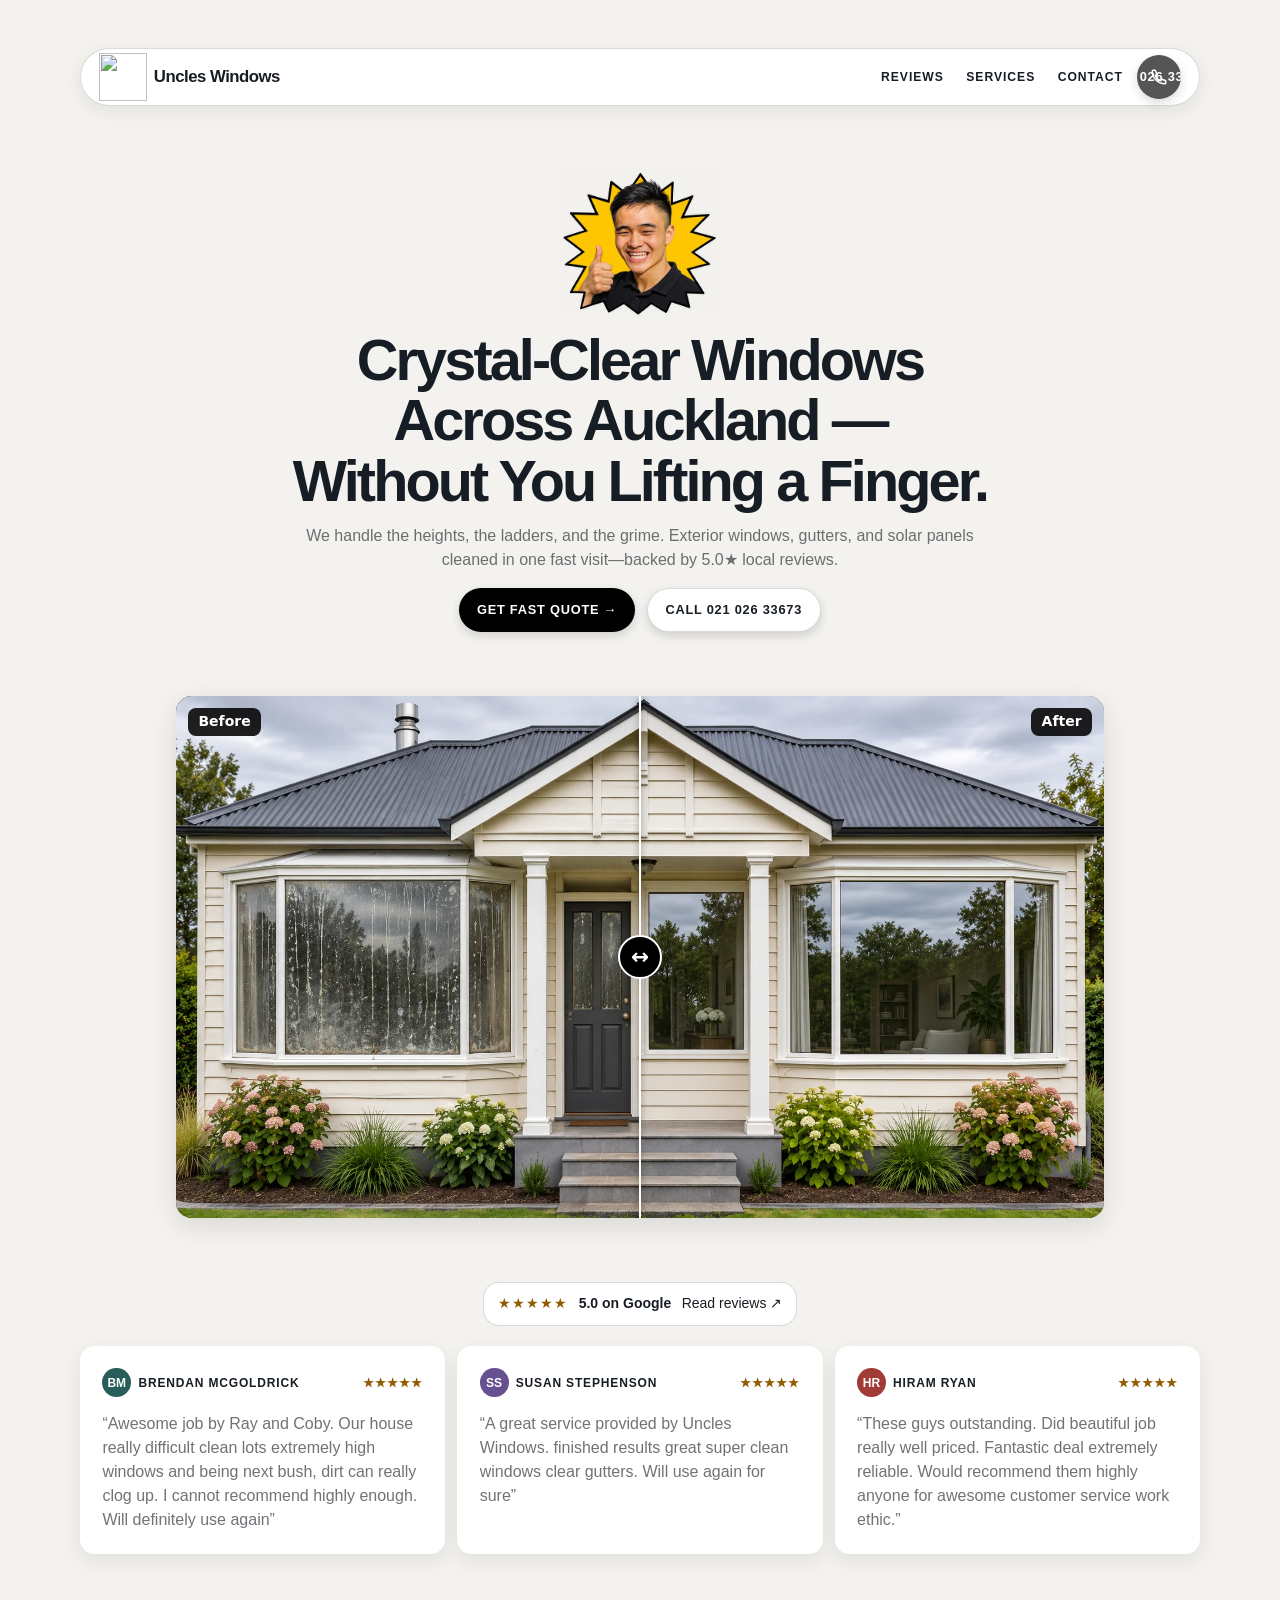
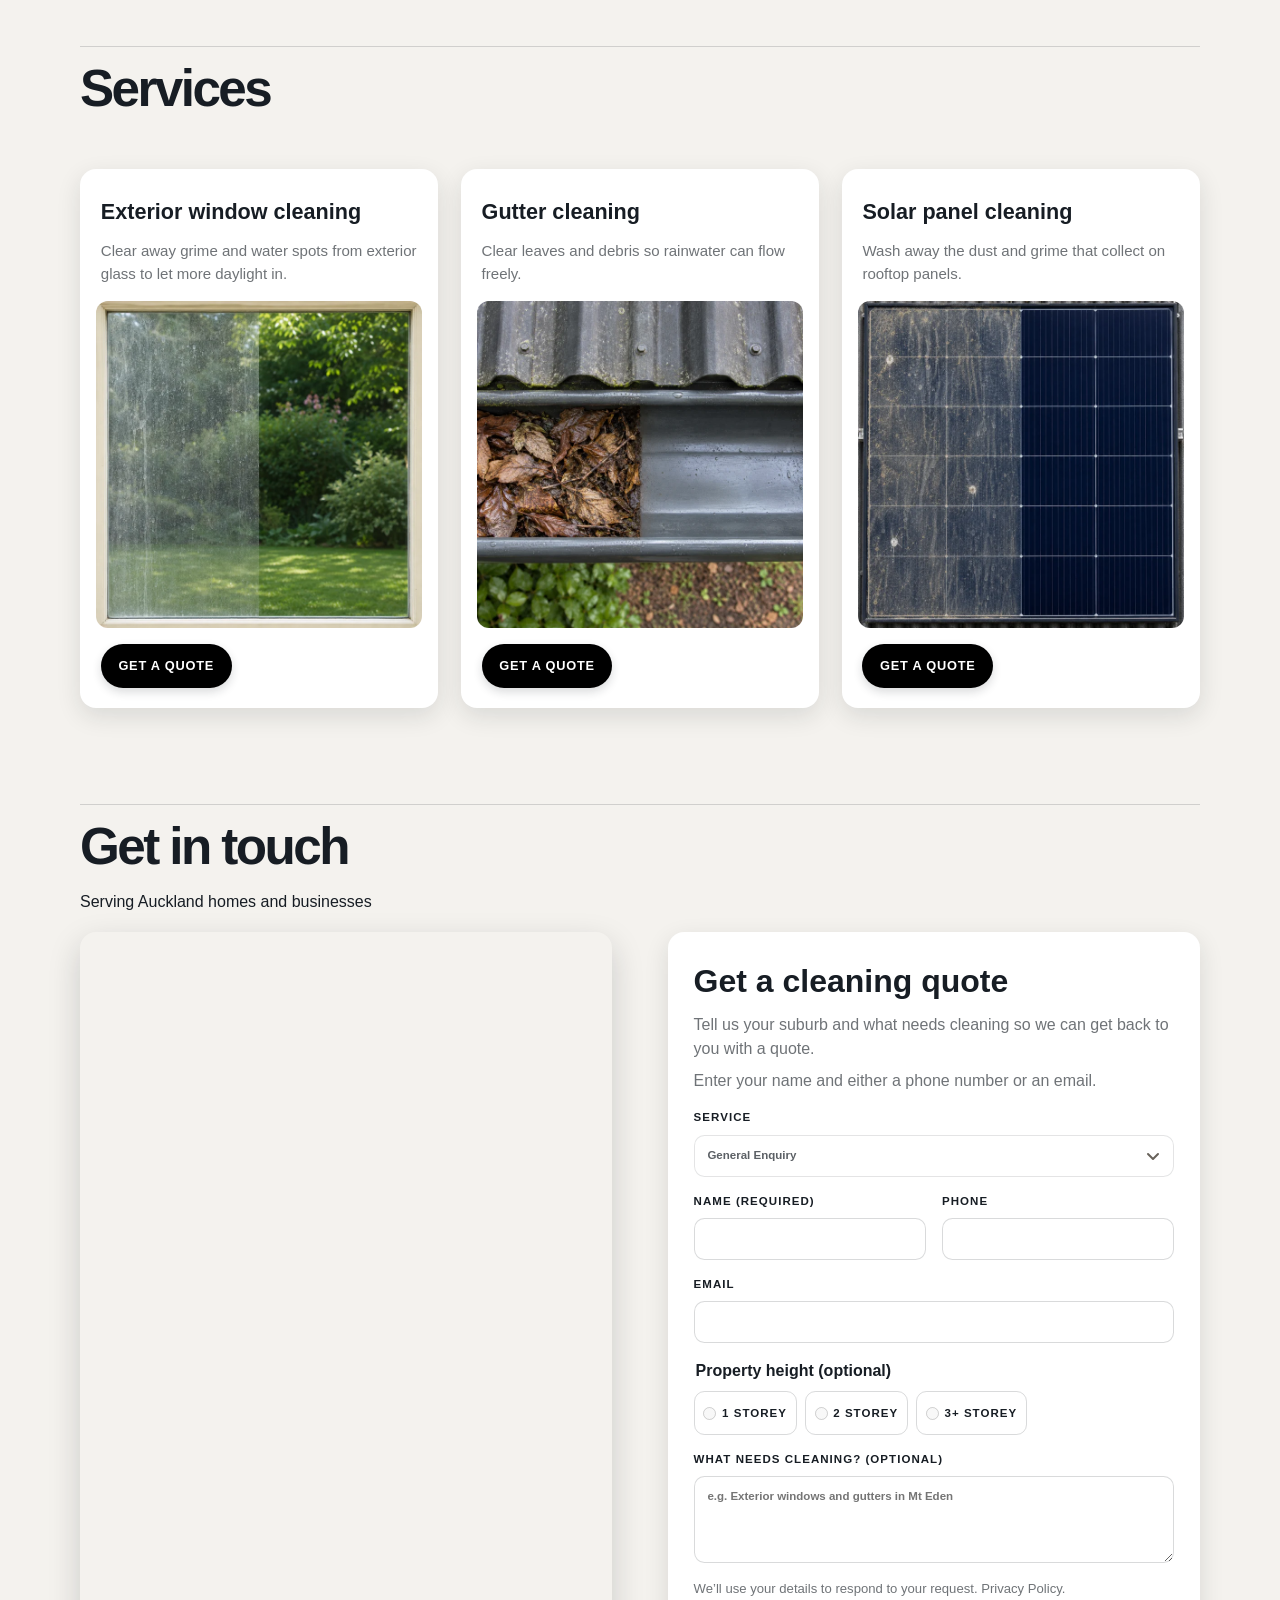
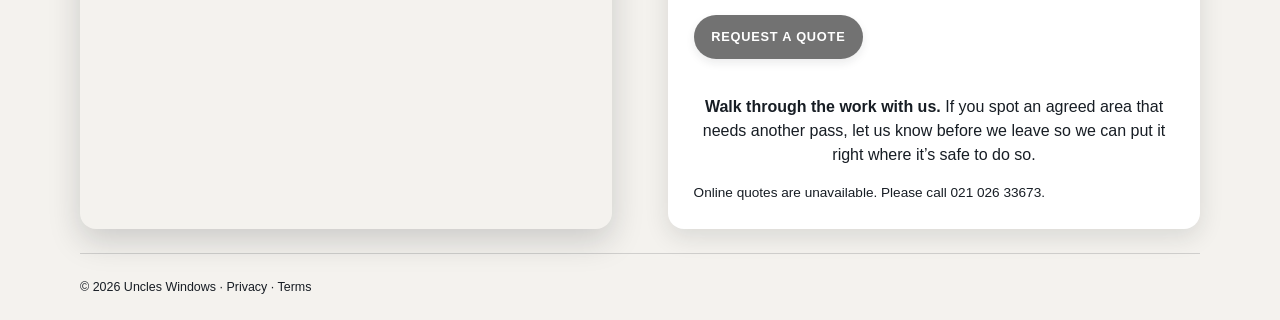
==== public/index.html @ 62747151 "Improve quote conversion flow and add static review grid" ====
<!doctype html>
<html lang="en">
<head>
  <meta charset="utf-8" />
  <meta name="viewport" content="width=device-width, initial-scale=1" />
  <title>Uncles Windows</title>
  <link rel="icon" href="/favicon.png" type="image/png" sizes="64x64" />
  <meta name="description" content="Uncles Windows provides exterior window, gutter and solar panel cleaning for Auckland homes and businesses. Call 021 026 33673 for a quote." />
  <link rel="stylesheet" href="styles.css" />
  <link rel="stylesheet" href="windows-hero.css?v=44" />
</head>
<body>
  <a class="skip-link" href="#main">Skip to content</a>
  <header class="site-header"><div class="wrap nav-shell">
    <a class="brand" href="#top" aria-label="Uncles Windows home"><img src="/favicon.png" width="28" height="28" alt="">Uncles Windows</a>
    <nav class="nav-links" aria-label="Primary"><a href="#reviews">Reviews</a><a href="#services">Services</a><a href="#contact">Contact</a></nav>
    <a class="button nav-phone" href="tel:+642102633673" aria-label="Call Uncles Windows on 021 026 33673"><svg class="nav-phone-icon" aria-hidden="true" width="18" height="18" viewBox="0 0 24 24" fill="none" stroke="currentColor" stroke-width="2" stroke-linecap="round" stroke-linejoin="round"><path d="M7 3H4a1 1 0 0 0-1 1 17 17 0 0 0 17 17 1 1 0 0 0 1-1v-3l-5-2-2 2a12 12 0 0 1-7-7l2-2-2-5Z"/></svg><span class="nav-phone-number">021 026 33673</span></a>
  </div></header>

  <main id="main">
    <section class="wrap windows-feature" id="top" aria-labelledby="identity-heading">
      <div class="identity-section">
        <img class="identity-sticker" src="assets/thumbs-up-sticker.webp" width="416" height="380" alt="" />
        <div class="identity-copy">
          <h1 id="identity-heading">Crystal-Clear Windows Across Auckland — Without You Lifting a Finger.</h1>
          <p class="about-copy">We handle the heights, the ladders, and the grime. Exterior windows, gutters, and solar panels cleaned in one fast visit—backed by 5.0★ local reviews.</p>
          <div class="hero-phone" id="hero-phone">
            <a class="button" href="#contact">Get Fast Quote →</a>
            <a class="button" href="tel:+642102633673" aria-label="Call Uncles Windows on 021 026 33673">Call 021 026 33673</a>
          </div>
        </div>
      </div>
      <div class="hero-image windows-hero" role="group" aria-label="Window cleaning before and after">
        <img src="assets/windows-before.webp" width="1672" height="941" alt="Before cleaning: streaked windows on a cream weatherboard house." fetchpriority="high" />
        <img class="windows-after" src="assets/windows-after.webp" width="1672" height="941" alt="After cleaning: clear windows on the same house." />
        <input class="windows-slider" type="range" min="0" max="100" value="50" aria-label="Reveal cleaned windows" hidden />
        <span class="windows-divider" aria-hidden="true"><span class="windows-handle">&#8596;</span></span>
        <span class="windows-label windows-label--before" aria-hidden="true">Before</span>
        <span class="windows-label windows-label--after" aria-hidden="true">After</span>
      </div>
    </section>

    <section id="reviews" class="customer-reviews" aria-label="Customer reviews">
      <div class="wrap google-rating">
        <a href="https://maps.app.goo.gl/kvCgA38yi5wNtwuv7"><span class="google-rating-stars" aria-hidden="true">★★★★★</span> <strong>5.0 on Google</strong> <span>Read reviews ↗</span></a>
      </div>
      <div class="wrap review-grid">
          <figure class="review">
            <figcaption class="review-title"><a href="https://maps.app.goo.gl/5iEh6bCSx51vmML87"><span class="review-avatar" aria-hidden="true">BM</span><span>Brendan McGoldrick</span></a><span class="google-rating-stars" aria-label="5 out of 5 stars">★★★★★</span></figcaption>
            <blockquote>“Awesome job by Ray and Coby. Our house really difficult clean lots extremely high windows and being next bush, dirt can really clog up. I cannot recommend highly enough. Will definitely use again”</blockquote>
          </figure>
          <figure class="review">
            <figcaption class="review-title"><a href="https://maps.app.goo.gl/pK5DHyLdAX8Fko6DA"><span class="review-avatar" aria-hidden="true">SS</span><span>Susan Stephenson</span></a><span class="google-rating-stars" aria-label="5 out of 5 stars">★★★★★</span></figcaption>
            <blockquote>“A great service provided by Uncles Windows. finished results great super clean windows clear gutters. Will use again for sure”</blockquote>
          </figure>
          <figure class="review">
            <figcaption class="review-title"><a href="https://maps.app.goo.gl/AkLfsvB2uRfSxUvY8"><span class="review-avatar" aria-hidden="true">HR</span><span>Hiram Ryan</span></a><span class="google-rating-stars" aria-label="5 out of 5 stars">★★★★★</span></figcaption>
            <blockquote>“These guys outstanding. Did beautiful job really well priced. Fantastic deal extremely reliable. Would recommend them highly anyone for awesome customer service work ethic.”</blockquote>
          </figure>
      </div>
    </section>
    <section id="services"><div class="wrap"><div class="section-heading"><h2>Services</h2></div><div class="cards">
      <article class="service-card"><div class="service-card__body"><h3>Exterior window cleaning</h3><p>Clear away grime and water spots from exterior glass to let more daylight in.</p></div><img class="service-image" src="assets/offer-windows.webp" width="720" height="720" loading="lazy" alt="Streaked window before cleaning and clear glass after" /><a class="button service-cta" data-offering="Exterior window cleaning" href="#contact">Get a quote</a></article><article class="service-card"><div class="service-card__body"><h3>Gutter cleaning</h3><p>Clear leaves and debris so rainwater can flow freely.</p></div><img class="service-image" src="assets/offer-gutters.webp" width="720" height="720" loading="lazy" alt="Roof gutter clogged with debris before cleaning and clear after" /><a class="button service-cta" data-offering="Gutter cleaning" href="#contact">Get a quote</a></article><article class="service-card"><div class="service-card__body"><h3>Solar panel cleaning</h3><p>Wash away the dust and grime that collect on rooftop panels.</p></div><img class="service-image" src="assets/offer-solar.webp" width="720" height="720" loading="lazy" alt="Dirty solar panels before cleaning and clean panels after" /><a class="button service-cta" data-offering="Solar panel cleaning" href="#contact">Get a quote</a></article>
    </div></div></section>


    <section id="contact"><div class="wrap contact-grid"><div class="contact-info"><div><h2>Get in touch</h2></div><p class="contact-detail">Serving Auckland homes and businesses</p></div><iframe class="map" title="Auckland service area on Google Maps" src="https://www.google.com/maps?q=Auckland%2C%20New%20Zealand&amp;t=m&amp;z=11&amp;output=embed" loading="lazy" allowfullscreen></iframe>
      <form id="contact-form" action="/contact" method="post" aria-labelledby="quote-title" aria-describedby="quote-intro quote-contact-hint quote-notice">
        <div class="form-full quote-intro">
          <h3 id="quote-title">Get a cleaning quote</h3>
          <p id="quote-intro">Tell us your suburb and what needs cleaning so we can get back to you with a quote.</p>
          <p id="quote-contact-hint">Enter your name and either a phone number or an email.</p>
        </div>
        <fieldset disabled style="display:contents">
          <label class="form-full">Service<select id="offering" name="offering"><option value="">General Enquiry</option><option value="Exterior window cleaning">Exterior window cleaning</option><option value="Gutter cleaning">Gutter cleaning</option><option value="Solar panel cleaning">Solar panel cleaning</option></select></label>
          <label>Name (required)<input name="name" autocomplete="name" required maxlength="120"></label>
          <label>Phone<input id="phone" name="phone" type="tel" autocomplete="tel" maxlength="50"></label>
          <label class="form-full">Email<input id="email" name="email" type="email" autocomplete="email" maxlength="254"></label>
          <fieldset class="form-full property-size">
            <legend>Property height (optional)</legend>
            <div class="storey-options">
              <label><input type="radio" name="storeys" value="1 Storey">1 Storey</label>
              <label><input type="radio" name="storeys" value="2 Storey">2 Storey</label>
              <label><input type="radio" name="storeys" value="3+ Storey">3+ Storey</label>
            </div>
          </fieldset>
          <label class="form-full">What needs cleaning? (optional)<textarea name="message" placeholder="e.g. Exterior windows and gutters in Mt Eden" maxlength="1000"></textarea></label>
          <div id="quote-turnstile" class="form-full"></div>
          <p class="form-privacy form-full" id="quote-notice">We’ll use your details to respond to your request. <a href="privacy.html">Privacy Policy</a>.</p>
          <button class="button" type="submit" disabled>Request a quote</button>
          <p class="form-full walkthrough"><strong>Walk through the work with us.</strong> If you spot an agreed area that needs another pass, let us know before we leave so we can put it right where it’s safe to do so.</p>
        </fieldset>
        <p id="quote-status" class="form-status form-full" role="status">Loading the quote form…</p>
        <noscript>Please enable JavaScript or call <a href="tel:+642102633673">021 026 33673</a>.</noscript>
      </form>
    </div></section>
  </main>

  <footer class="site-legal-footer"><div class="wrap copyright">© <span data-year></span> Uncles Windows · <a href="privacy.html">Privacy</a> · <a href="terms.html">Terms</a></div></footer>
  <script src="windows-hero.js?v=6" defer></script><script src="contact.js?v=2" defer></script><script>document.querySelector('[data-year]').textContent = new Date().getFullYear();</script>
</body>
</html>
---- public/styles.css ----
:root { --ink: #171d24; --paper: #f4f2ee; --accent: #1f3a5f; --panel: #fff; --muted: color-mix(in srgb, var(--ink) 62%, transparent); --line: color-mix(in srgb, var(--ink) 16%, transparent); --shadow: 0 8px 24px color-mix(in srgb, var(--ink) 12%, transparent); --wrap: 70rem; --section-before-divider: 4.5rem; --section-after-content: 1.5rem; --heading-after-divider: 1rem; }
* { box-sizing: border-box; } html { scroll-behavior: smooth; } body { margin: 0; background: var(--paper); color: var(--ink); font: 16px/1.5 Arial, Calibri, sans-serif; } a { color: inherit; text-decoration: none; } img { display: block; max-width: 100%; } button, input, select, textarea { font: inherit; }
.wrap { width: min(var(--wrap), calc(100% - 2.5rem)); margin-inline: auto; }.skip-link, .sr-only { position: absolute; width: 1px; height: 1px; overflow: hidden; clip: rect(0 0 0 0); white-space: nowrap; }.skip-link:focus { width: auto; height: auto; clip: auto; top: 1rem; left: 1rem; z-index: 20; padding: .5rem; background: var(--panel); }.button { display: inline-flex; min-height: 44px; align-items: center; justify-content: center; padding: 0 1.1rem; border: 0; border-radius: 999px; background: var(--accent); color: var(--panel); box-shadow: 0 4px 10px color-mix(in srgb, var(--ink) 16%, transparent); font-size: .8rem; font-weight: 700; letter-spacing: .06em; text-transform: uppercase; cursor: pointer; }.button:hover { filter: brightness(.92); }.eyebrow { margin: 0; color: var(--muted); font-size: .75rem; font-weight: 700; letter-spacing: .1em; text-transform: uppercase; } h1, h2, h3, p, figure, blockquote { margin-top: 0; } h1, h2 { font-weight: 700; letter-spacing: -.05em; line-height: 1; }
.site-header { position: sticky; isolation: isolate; z-index: 10; top: 0; padding: 1.1rem 0 0; }.site-header::before { position: absolute; z-index: 0; top: 0; bottom: 0; left: 50%; width: min(var(--wrap), calc(100% - 2.5rem)); content: ""; background: color-mix(in srgb, var(--paper) 72%, transparent); -webkit-backdrop-filter: blur(18px); backdrop-filter: blur(18px); -webkit-clip-path: inset(0 round 0 0 29px 29px); clip-path: inset(0 round 0 0 29px 29px); transform: translateX(-50%); pointer-events: none; }.nav-shell { position: relative; z-index: 1; display: flex; min-height: 58px; align-items: center; gap: .9rem; padding: 0 1.1rem; border: 1px solid var(--line); border-radius: 999px; background: var(--panel); box-shadow: 0 5px 16px color-mix(in srgb, var(--ink) 8%, transparent); }.brand { margin-right: auto; font-size: 1.05rem; font-weight: 700; letter-spacing: -.03em; }.brand img { display: block; height: 3rem; width: 3rem; object-fit: contain; }.nav-links { display: flex; align-items: center; gap: 1.4rem; font-size: .76rem; font-weight: 700; letter-spacing: .08em; text-transform: uppercase; }.mobile-menu { display: none; position: relative; }.mobile-menu summary { list-style: none; }.mobile-menu summary::-webkit-details-marker { display: none; }.mobile-menu nav { position: absolute; right: 0; top: calc(100% + .6rem); display: grid; min-width: 10rem; gap: .7rem; padding: 1rem; border: 1px solid var(--line); border-radius: 1rem; background: var(--panel); box-shadow: var(--shadow); font-weight: 700; }
.hero { margin-top: .75rem; padding: 0; }.hero-text { display: grid; grid-template-columns: minmax(0, 46rem) minmax(13rem, .7fr); gap: 2.5rem 3.5rem; align-items: end; min-height: 36rem; padding-block: clamp(4rem, 7vw, 6.5rem); border-bottom: 1px solid var(--ink); }.hero-text h1 { grid-column: 1 / 3; max-width: 11ch; margin: 0; font-size: clamp(4rem, 8vw, 6.8rem); letter-spacing: -.06em; line-height: .88; }.hero-text .hero-lede { grid-column: 1; max-width: 39rem; margin: 0; color: var(--muted); font-size: clamp(1.08rem, 1.7vw, 1.25rem); line-height: 1.58; }.hero-text .hero-actions { grid-column: 2; align-self: end; margin: 0; padding-block: .9rem; border-block: 1px solid var(--ink); font-size: .85rem; font-weight: 700; letter-spacing: .06em; text-transform: uppercase; }.hero-text .hero-actions a { display: flex; justify-content: space-between; }.hero-image { position: relative; height: 25rem; overflow: hidden; border-radius: 1rem; background: var(--accent); box-shadow: var(--shadow); }.hero-image img, .hero-fallback { width: 100%; height: 100%; object-fit: cover; }.second-brain-hero { background: #fff; }.second-brain-hero canvas { position: absolute; inset: 0; width: 100%; height: 100%; }.second-brain-hero .button { z-index: 1; }.hero-fallback, .service-fallback, .map-fallback { background: repeating-linear-gradient(45deg, color-mix(in srgb, var(--accent) 82%, var(--panel)), color-mix(in srgb, var(--accent) 82%, var(--panel)) 12px, var(--accent) 12px, var(--accent) 24px); }.hero-image .button { position: absolute; bottom: 1.75rem; left: 1.75rem; }.identity-section { display: grid; justify-items: center; gap: 1rem; padding: var(--section-before-divider) 0 var(--section-after-content); text-align: center; }.identity-mark { width: 46px; height: 46px; border: 2px solid var(--ink); border-radius: 50%; }.identity-logo { width: 5rem; height: 5rem; object-fit: contain; }.identity-section h1 { margin: 0; font-size: clamp(2.6rem, 5vw, 4.8rem); }.tagline { margin: 0; font-size: 1.05rem; }.about-copy { max-width: 42rem; margin: .8rem 0 0; color: var(--muted); }
section { padding: var(--section-before-divider) 0 var(--section-after-content); }section:not(.hero) > .wrap:first-child { border-top: 1px solid var(--line); }.section-heading { margin-bottom: 3.4rem; }.section-heading h2 { margin: var(--heading-after-divider) 0 0; font-size: clamp(2.2rem, 4vw, 4.1rem); }.cards { display: grid; grid-template-columns: repeat(3, 1fr); gap: 1.4rem; }.service-card { display: flex; min-height: 19rem; flex-direction: column; gap: 1rem; padding: 1rem; border-radius: 1rem; background: var(--panel); box-shadow: var(--shadow); }.service-image { width: 100%; height: 10rem; margin-top: auto; border-radius: .75rem; object-fit: cover; }.service-card__body { padding: .3rem .3rem 0; }.service-card h3 { margin: .45rem 0 0; font-size: 1.35rem; }.service-card p { margin: .7rem 0 0; color: var(--muted); font-size: .94rem; }.service-card .button { align-self: flex-start; margin: 0 .3rem .3rem; }
.review-marquee { width: min(var(--wrap), calc(100% - 2.5rem)); margin-inline: auto; overflow: hidden; padding: 1.25rem 0; mask-image: linear-gradient(to right, transparent, #000 2.25rem, #000 calc(100% - 2.25rem), transparent); }.review-list { display: flex; width: max-content; }.review-group { display: flex; width: max-content; gap: 12px; padding-right: 12px; }.review-list { animation: scroll-reviews 28s linear infinite; }.review-marquee:hover .review-list { animation-play-state: paused; }.review { display: grid; width: 19.4rem; margin: 0; min-height: 10rem; align-content: start; gap: .9rem; padding: 1.4rem; border-radius: .9rem; background: var(--panel); box-shadow: 0 7px 20px color-mix(in srgb, var(--ink) 8%, transparent); }.review-title { display: flex; align-items: center; justify-content: space-between; gap: .8rem; font-size: .75rem; font-weight: 700; letter-spacing: .07em; text-transform: uppercase; }.stars { color: #e0af00; font-size: .8rem; letter-spacing: .08em; }.review-placeholder { color: var(--muted); font-size: .68rem; letter-spacing: .04em; text-align: right; }.review blockquote { margin: 0; color: var(--muted); } @keyframes scroll-reviews { to { transform: translateX(-50%); } }
.contact-grid { display: grid; grid-template-columns: 1fr 1fr; gap: 3.5rem; }.contact-info { display: flex; flex-direction: column; gap: 1.1rem; }.contact-info h2 { margin: var(--heading-after-divider) 0 0; font-size: clamp(2.2rem, 4vw, 4.1rem); }.contact-detail { margin: 0; white-space: pre-line; }.social-links { display: flex; flex-wrap: wrap; gap: 1rem; }.social-links a { display: grid; width: 3.5rem; height: 3.5rem; place-items: center; color: var(--muted); }.social-links a:hover { color: var(--ink); }.social-icon, .social-icon svg { display: block; width: 3.2rem; height: 3.2rem; }.map { flex: 1; min-height: 17.5rem; width: 100%; border: 0; border-radius: 1rem; box-shadow: 0 12px 32px color-mix(in srgb, var(--ink) 18%, transparent); }.map-fallback { display: grid; place-items: center; padding: 1.5rem; color: var(--panel); text-align: center; }.map-fallback p { margin: 0; font-weight: 700; }.contact-action { display: flex; flex-direction: column; }.booking { display: flex; align-items: center; justify-content: space-between; gap: 1.25rem; margin-bottom: 1.75rem; padding: 1.1rem 0; border-bottom: 1px solid var(--line); }.booking strong { display: block; margin-top: .35rem; } form { display: grid; flex: 1; grid-template-columns: 1fr 1fr; gap: 1rem; padding: 1.6rem; border-radius: 1rem; background: var(--panel); box-shadow: var(--shadow); } form > .eyebrow, form > label:first-of-type, form > .form-full, form > label:last-of-type, form > .form-privacy, form > .cf-turnstile, form > .form-status, form > .button { grid-column: 1 / -1; } label { display: grid; gap: .5rem; font-size: .72rem; font-weight: 700; letter-spacing: .09em; text-transform: uppercase; } input, textarea { width: 100%; min-height: 42px; padding: .65rem .8rem; border: 1px solid var(--line); border-radius: .65rem; background: var(--panel); color: var(--ink); } select { width: 100%; min-height: 42px; padding: .65rem 2.5rem .65rem .8rem; border: 1px solid var(--line); border-radius: .65rem; appearance: none; background: var(--panel) url("data:image/svg+xml,%3Csvg xmlns='http://www.w3.org/2000/svg' width='16' height='16' viewBox='0 0 16 16' fill='none' stroke='%23292116' stroke-width='2' stroke-linecap='round' stroke-linejoin='round'%3E%3Cpath d='m3 6 5 5 5-5'/%3E%3C/svg%3E") no-repeat right .8rem center / 1rem; color: var(--ink); } textarea { min-height: 5.4rem; resize: vertical; }.review-placeholder-toggle { display: flex; align-items: center; gap: .6rem; margin-top: 1rem; font-size: .85rem; font-weight: 600; letter-spacing: normal; text-transform: none; }.review-placeholder-toggle input { width: auto; min-height: auto; } input:focus, select:focus, textarea:focus { outline: 2px solid var(--accent); outline-offset: 1px; }.form-privacy { margin: 0; color: var(--muted); font-size: .82rem; }.form-status { min-height: 1.4em; margin: 0; font-size: .85rem; }.form-status[data-state="error"] { color: #aa2612; }.form-status[data-state="success"] { color: #25733e; }
footer { padding: var(--section-before-divider) 0 var(--section-after-content); }.footer-grid { display: grid; grid-template-columns: 1.4fr 1fr; align-items: start; gap: 3rem; padding-top: 3.25rem; border-top: 1px solid var(--line); }.footer-brand { display: flex; align-items: center; gap: 1rem; }.footer-logo { display: block; width: 4rem; height: 4rem; filter: grayscale(1); object-fit: contain; object-position: left; }.footer-brand-copy p { margin: .3rem 0 0; color: var(--muted); }.footer-contact { display: grid; align-self: center; justify-items: center; gap: .2rem; text-align: center; font-size: .9rem; line-height: 1.5; }.footer-booking { justify-self: center; margin-top: .4rem; padding: .2rem .65rem; border-radius: 999px; background: var(--accent); color: var(--panel); }.footer-contact h3 { margin: 0; font-size: .76rem; letter-spacing: .1em; text-transform: uppercase; }.footer-grid a[href^="tel:"] { color: var(--accent); font-weight: 700; text-decoration: underline; text-underline-offset: .22em; }.copyright { margin-top: 3.25rem; padding-top: 1.1rem; border-top: 1px solid var(--line); font-size: .78rem; }
@media (max-width: 760px) { .wrap, .review-marquee { width: min(100% - 1.9rem, var(--wrap)); }.site-header::before { width: min(100% - 1.9rem, var(--wrap)); }.nav-links { display: none; }.mobile-menu { display: block; }.hero { margin-top: .5rem; }.hero-text { grid-template-columns: 1fr; min-height: 0; padding-block: 4rem; }.hero-text h1, .hero-text .hero-lede, .hero-text .hero-actions { grid-column: auto; }.hero-text h1 { font-size: clamp(3.5rem, 16vw, 5.5rem); }.hero-image { height: 22rem; } :root { --section-after-content: 4.5rem; }.cards, .contact-grid { grid-template-columns: 1fr; }.footer-grid { grid-template-columns: 1fr 1fr; }.footer-grid > :first-child { grid-column: 1 / -1; } }
@media (max-width: 470px) { form { grid-template-columns: 1fr; }.footer-grid { grid-template-columns: 1fr; }.footer-grid > :first-child { grid-column: auto; }.booking { align-items: flex-start; flex-direction: column; } }
@media (prefers-reduced-motion: reduce) { html { scroll-behavior: auto; }.review-list { animation: none; } }
---- public/windows-hero.css ----
:root { --accent: #000; }

.site-header { padding-top: clamp(2.25rem, 5vw, 3rem); }
.nav-shell .brand { display: inline-flex; align-items: center; gap: .45rem; }
.nav-shell .brand img { flex: none; }
@media (max-width: 760px) {
  .nav-shell .brand { font-size: .95rem; white-space: nowrap; }
}
@media (max-width: 360px) {
  .nav-shell { padding-inline: .65rem; gap: .5rem; }
  .nav-shell .brand { font-size: .875rem; }
  .nav-shell .brand img { width: 22px; height: 22px; }
}
.hero-phone { display: flex; flex-wrap: wrap; align-items: center; gap: .5rem .75rem; margin-top: 1rem; }
.nav-shell .nav-phone {
  position: relative;
  box-sizing: border-box;
  width: 8.75rem;
  height: 44px;
  padding: 0;
  overflow: hidden;
  flex-shrink: 0;
  white-space: nowrap;
  transition: width .25s ease, background-color .25s ease;
}
@media (max-width: 360px) {
  .nav-shell .nav-phone { width: 7.5rem; }
}
.nav-phone-icon { position: absolute; opacity: 0; }
.nav-phone-icon, .nav-phone-number { transition: opacity .15s ease; }
.hero-phone-visible .nav-shell .nav-phone { width: 44px; background: #555; }
.hero-phone-visible .nav-phone-icon { opacity: 1; }
.hero-phone-visible .nav-phone-number { opacity: 0; }
@media (prefers-reduced-motion: reduce) {
  .nav-shell .nav-phone, .nav-phone-icon, .nav-phone-number { transition: none; }
}
.hero-image.windows-hero {
  --reveal: 50%;
  height: auto;
  aspect-ratio: 16 / 9;
}
.windows-hero img { position: absolute; inset: 0; }
.windows-after { clip-path: inset(0 0 0 var(--reveal)); }
.windows-divider {
  position: absolute;
  inset: 0 auto 0 var(--reveal);
  width: 2px;
  background: white;
  transform: translateX(-50%);
  box-shadow: 0 0 6px #0008;
  pointer-events: none;
}
.windows-handle {
  position: absolute;
  top: 50%;
  left: 50%;
  transform: translate(-50%, -50%);
  display: grid;
  place-items: center;
  width: 2.75rem;
  height: 2.75rem;
  border: 2px solid white;
  border-radius: 50%;
  background: black;
  color: white;
  font: 700 1.35rem/1 system-ui, sans-serif;
}
.windows-label {
  position: absolute;
  top: .75rem;
  padding: .25rem .65rem;
  border-radius: .5rem;
  background: #000d;
  color: white;
  font: 600 .875rem/1.4 system-ui, sans-serif;
}
.windows-label--before { left: .75rem; }
.windows-label--after { right: .75rem; }
.windows-slider {
  position: absolute;
  z-index: 1;
  inset: 0;
  width: 100%;
  height: 100%;
  margin: 0;
  opacity: 0;
  cursor: ew-resize;
}
.windows-slider:focus-visible + .windows-divider .windows-handle {
  box-shadow: 0 0 0 2px black, 0 0 0 5px white;
}

.windows-feature { max-width: 58rem; padding: 0 0 clamp(2rem, 5vw, 4rem); }
.windows-feature .identity-section {
  grid-template-columns: minmax(0, 44rem);
  justify-content: center;
  align-items: center;
  gap: .85rem;
  padding: clamp(3rem, 5vw, 4.5rem) 0;
  text-align: center;
}
.identity-sticker { width: clamp(6rem, 15vw, 10rem); height: auto; }
.identity-section .identity-copy h1 { font-size: clamp(1.9rem, 4.5vw, 3.6rem); line-height: 1.05; text-wrap: balance; }

.hero-phone { justify-content: center; }
.identity-copy .about-copy { margin-inline: auto; }
@media (max-width: 580px) {
  .identity-sticker { width: 7rem; }
  .identity-copy .about-copy { max-width: 32ch; }
}
body { --footer-divider-gap: 1.5rem; }
#contact { padding-bottom: var(--footer-divider-gap); }
#contact .contact-grid { row-gap: 1.1rem; }
.contact-info { grid-column: 1 / -1; }
.contact-grid > .map { height: 100%; }
#contact-form .form-full { grid-column: 1 / -1; }
.quote-intro h3 { margin: 0; font-size: clamp(1.5rem, 3vw, 2rem); }
.quote-intro p { margin: .5rem 0 0; color: var(--muted); }
#contact-form textarea { width: 100%; }
#contact-form button { grid-column: 1 / -1; justify-self: start; }
#contact-form button:disabled { opacity: .55; cursor: not-allowed; }
#quote-status:empty, #quote-turnstile:empty { display: none; }
@media (max-width: 760px) {
  #contact-form { grid-row: 2; }
  .contact-grid > .map { grid-row: 3; height: 18rem; }
  footer.site-legal-footer { padding-bottom: 1rem; }
}
.service-card img.service-image { height: auto; aspect-ratio: 1; }
.site-legal-footer { padding-top: 0; }
.site-legal-footer .copyright { margin-top: 0; padding-top: var(--footer-divider-gap); }
#reviews { padding: 0; }
#reviews > .google-rating { border-top: 0; text-align: center; }
.google-rating a {
  display: inline-flex;
  flex-wrap: wrap;
  align-items: center;
  justify-content: center;
  gap: .25rem .65rem;
  min-height: 44px;
  padding: .5rem .85rem;
  border: 1px solid var(--line);
  border-radius: 1rem;
  background: var(--panel);
  font-size: .875rem;
}
.google-rating-stars { color: #915b00; letter-spacing: .08em; white-space: nowrap; }
.review-grid { display: grid; grid-template-columns: repeat(3, minmax(0, 1fr)); gap: .75rem; margin-block: 1.25rem; }
.customer-reviews .review { width: auto; min-width: 0; }
.walkthrough { margin: 1.25rem auto 0; max-width: 62ch; text-align: center; }
.hero-phone a[href^="tel:"] { background: var(--panel); color: var(--ink); border: 1px solid var(--line); }
#contact { scroll-margin-top: 7rem; }
.property-size { min-width: 0; margin: 0; padding: 0; border: 0; }
.property-size legend { margin-bottom: .5rem; font-weight: 650; }
.storey-options { display: flex; flex-wrap: wrap; gap: .5rem; }
#contact-form .storey-options label { display: inline-flex; align-items: center; gap: .35rem; min-height: 44px; padding: .35rem .55rem; border: 1px solid var(--line); border-radius: .65rem; cursor: pointer; }
#contact-form .storey-options input { width: auto; min-height: 0; margin: 0; accent-color: var(--ink); }
.storey-options label:has(:checked) { background: #e8e8e8; border-color: var(--ink); }
.review-title a { display: flex; align-items: center; gap: .45rem; }
.review-avatar {
  display: grid;
  place-items: center;
  flex: 0 0 1.8rem;
  width: 1.8rem;
  height: 1.8rem;
  border-radius: 50%;
  background: #285e59;
  color: white;
  letter-spacing: 0;
}
.review:nth-child(2) .review-avatar { background: #655091; }
.review:nth-child(3) .review-avatar { background: #a13b35; }
@media (max-width: 760px) {
  .review-grid { grid-template-columns: 1fr; }
  .customer-reviews .review { min-height: 0; padding: .9rem; gap: .65rem; font-size: .875rem; }
  .site-legal-footer .copyright { text-align: center; }
  #services .service-card { min-height: 0; padding: .8rem; gap: .75rem; }
  #services .service-card h3 { font-size: 1.15rem; }
  #services .service-card p { font-size: .875rem; }
}
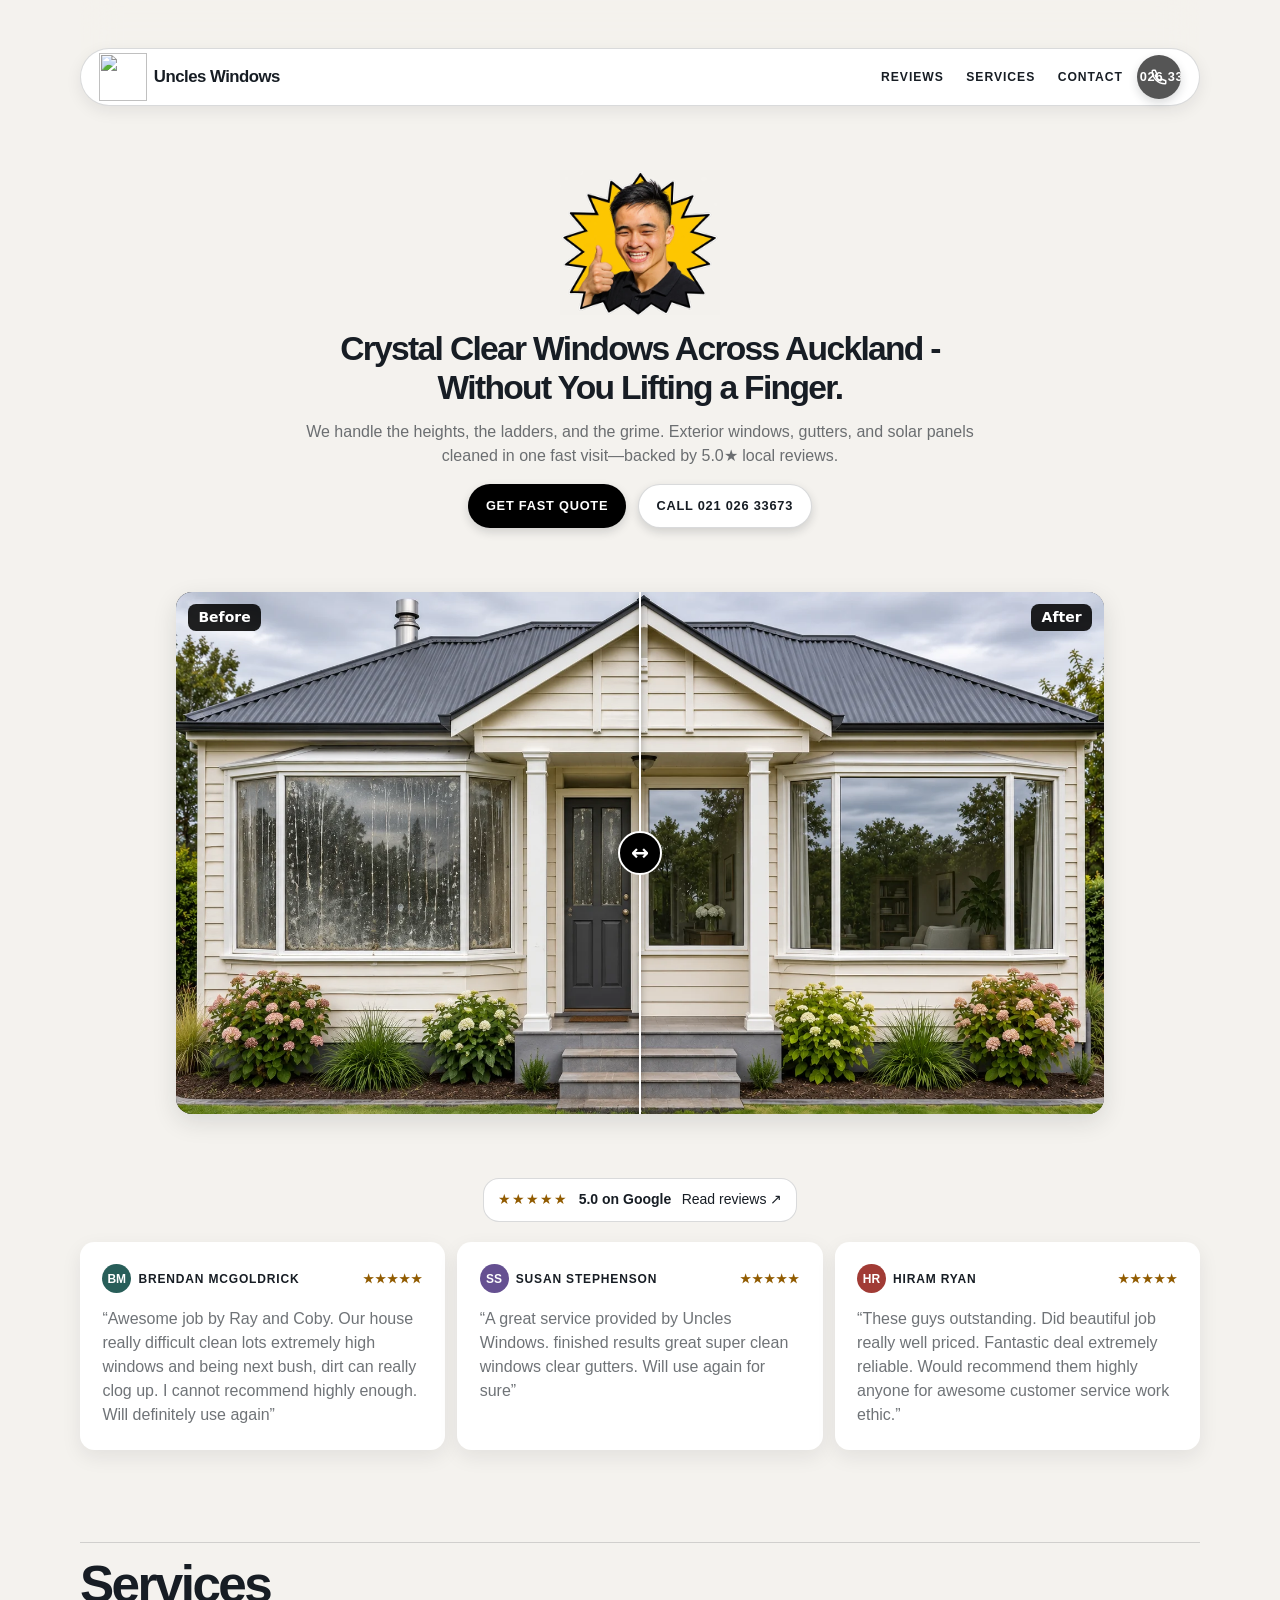
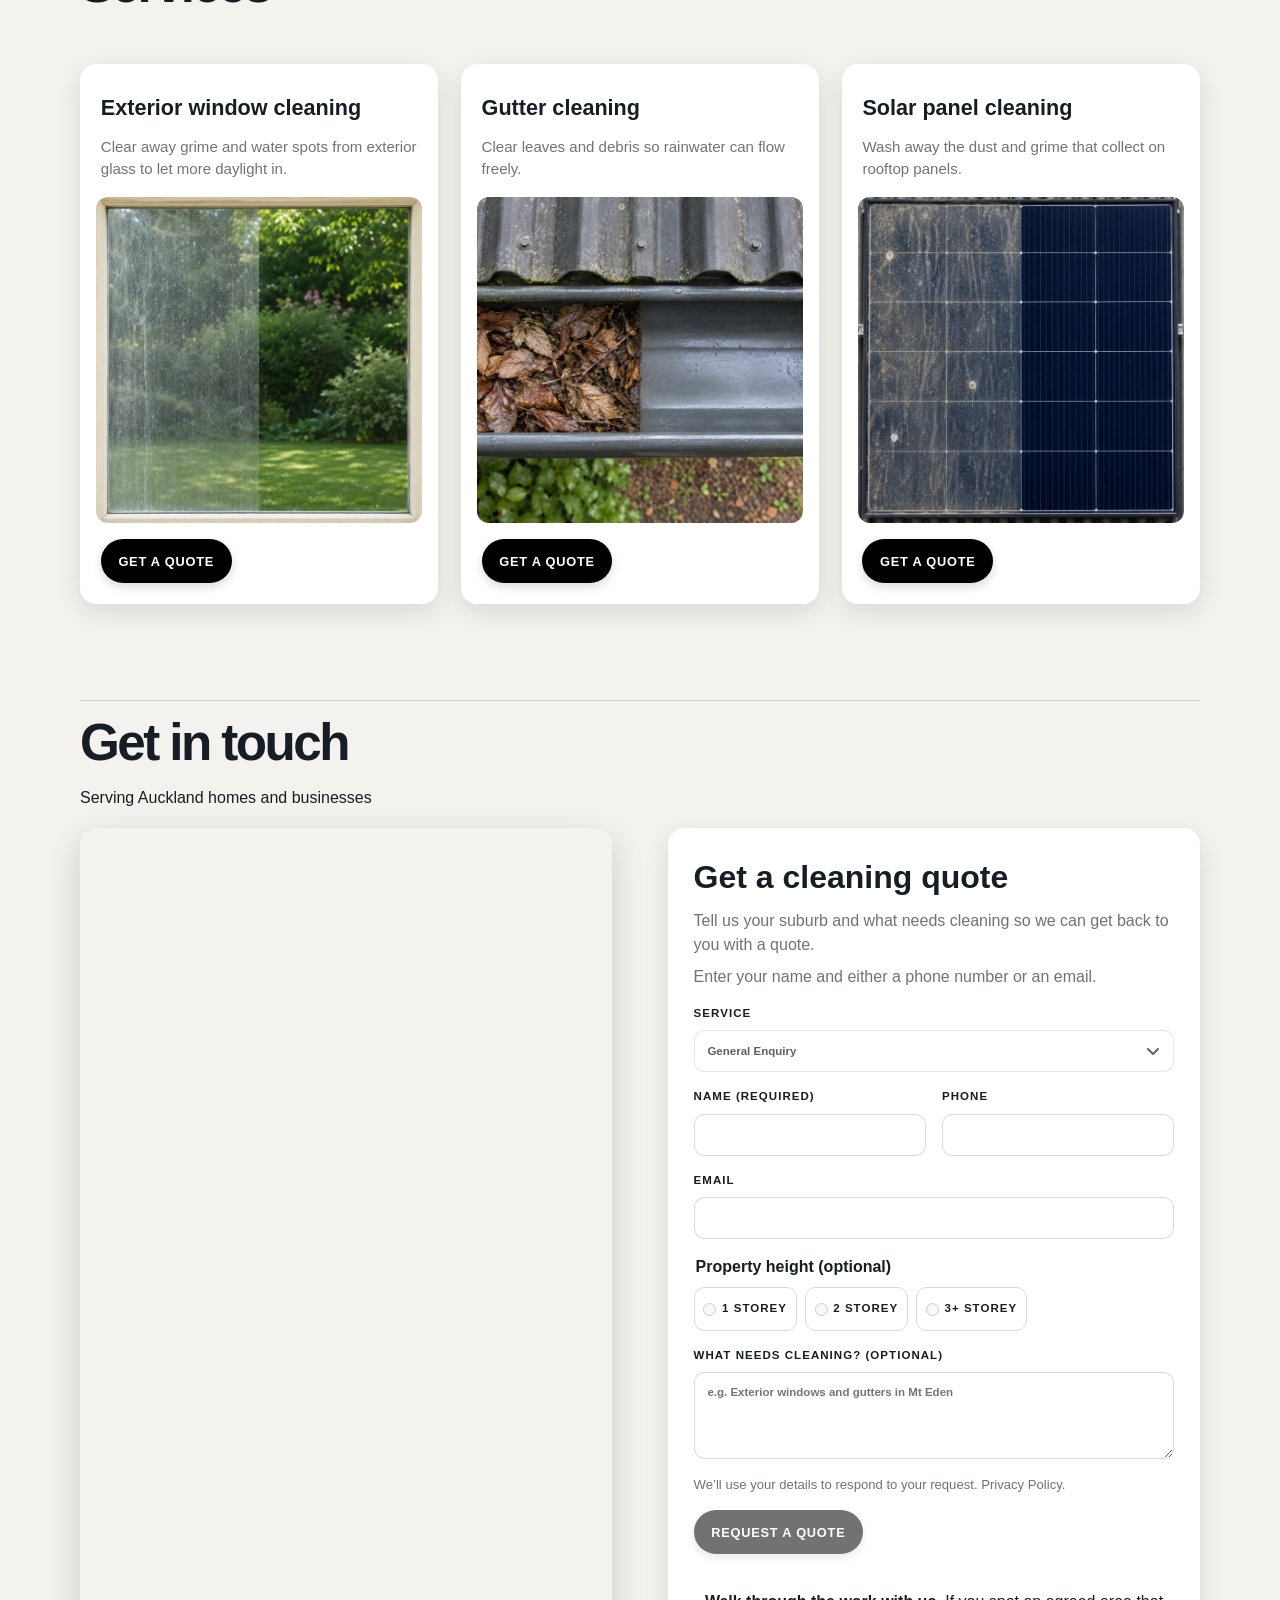
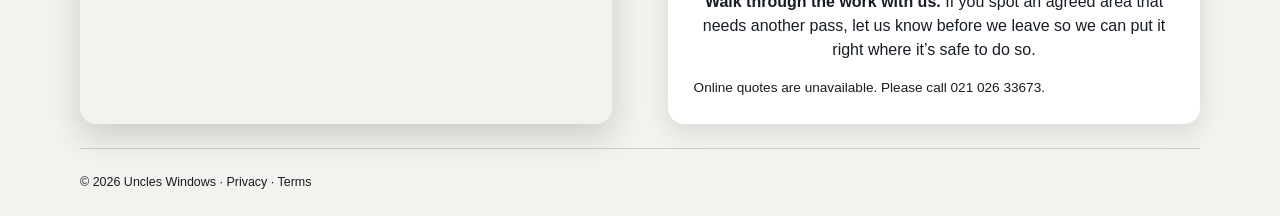
==== commit 30f779a3: "Fit the hero headline on two lines and simplify the quote CTA" ====
--- a/public/index.html
+++ b/public/index.html
@@ -7,7 +7,7 @@
   <link rel="icon" href="/favicon.png" type="image/png" sizes="64x64" />
   <meta name="description" content="Uncles Windows provides exterior window, gutter and solar panel cleaning for Auckland homes and businesses. Call 021 026 33673 for a quote." />
   <link rel="stylesheet" href="styles.css" />
-  <link rel="stylesheet" href="windows-hero.css?v=44" />
+  <link rel="stylesheet" href="windows-hero.css?v=45" />
 </head>
 <body>
   <a class="skip-link" href="#main">Skip to content</a>
@@ -22,10 +22,10 @@
       <div class="identity-section">
         <img class="identity-sticker" src="assets/thumbs-up-sticker.webp" width="416" height="380" alt="" />
         <div class="identity-copy">
-          <h1 id="identity-heading">Crystal-Clear Windows Across Auckland — Without You Lifting a Finger.</h1>
+          <h1 id="identity-heading"><span>Crystal Clear Windows Across Auckland -</span> <span>Without You Lifting a Finger.</span></h1>
           <p class="about-copy">We handle the heights, the ladders, and the grime. Exterior windows, gutters, and solar panels cleaned in one fast visit—backed by 5.0★ local reviews.</p>
           <div class="hero-phone" id="hero-phone">
-            <a class="button" href="#contact">Get Fast Quote →</a>
+            <a class="button" href="#contact">Get Fast Quote</a>
             <a class="button" href="tel:+642102633673" aria-label="Call Uncles Windows on 021 026 33673">Call 021 026 33673</a>
           </div>
         </div>
--- a/public/windows-hero.css
+++ b/public/windows-hero.css
@@ -100,7 +100,9 @@
   text-align: center;
 }
 .identity-sticker { width: clamp(6rem, 15vw, 10rem); height: auto; }
-.identity-section .identity-copy h1 { font-size: clamp(1.9rem, 4.5vw, 3.6rem); line-height: 1.05; text-wrap: balance; }
+.identity-copy { width: 100%; container-type: inline-size; }
+.identity-section .identity-copy h1 { font-size: min(4.8cqi, 2.1rem); line-height: 1.15; }
+.identity-copy h1 span { display: block; white-space: nowrap; }
 
 .hero-phone { justify-content: center; }
 .identity-copy .about-copy { margin-inline: auto; }
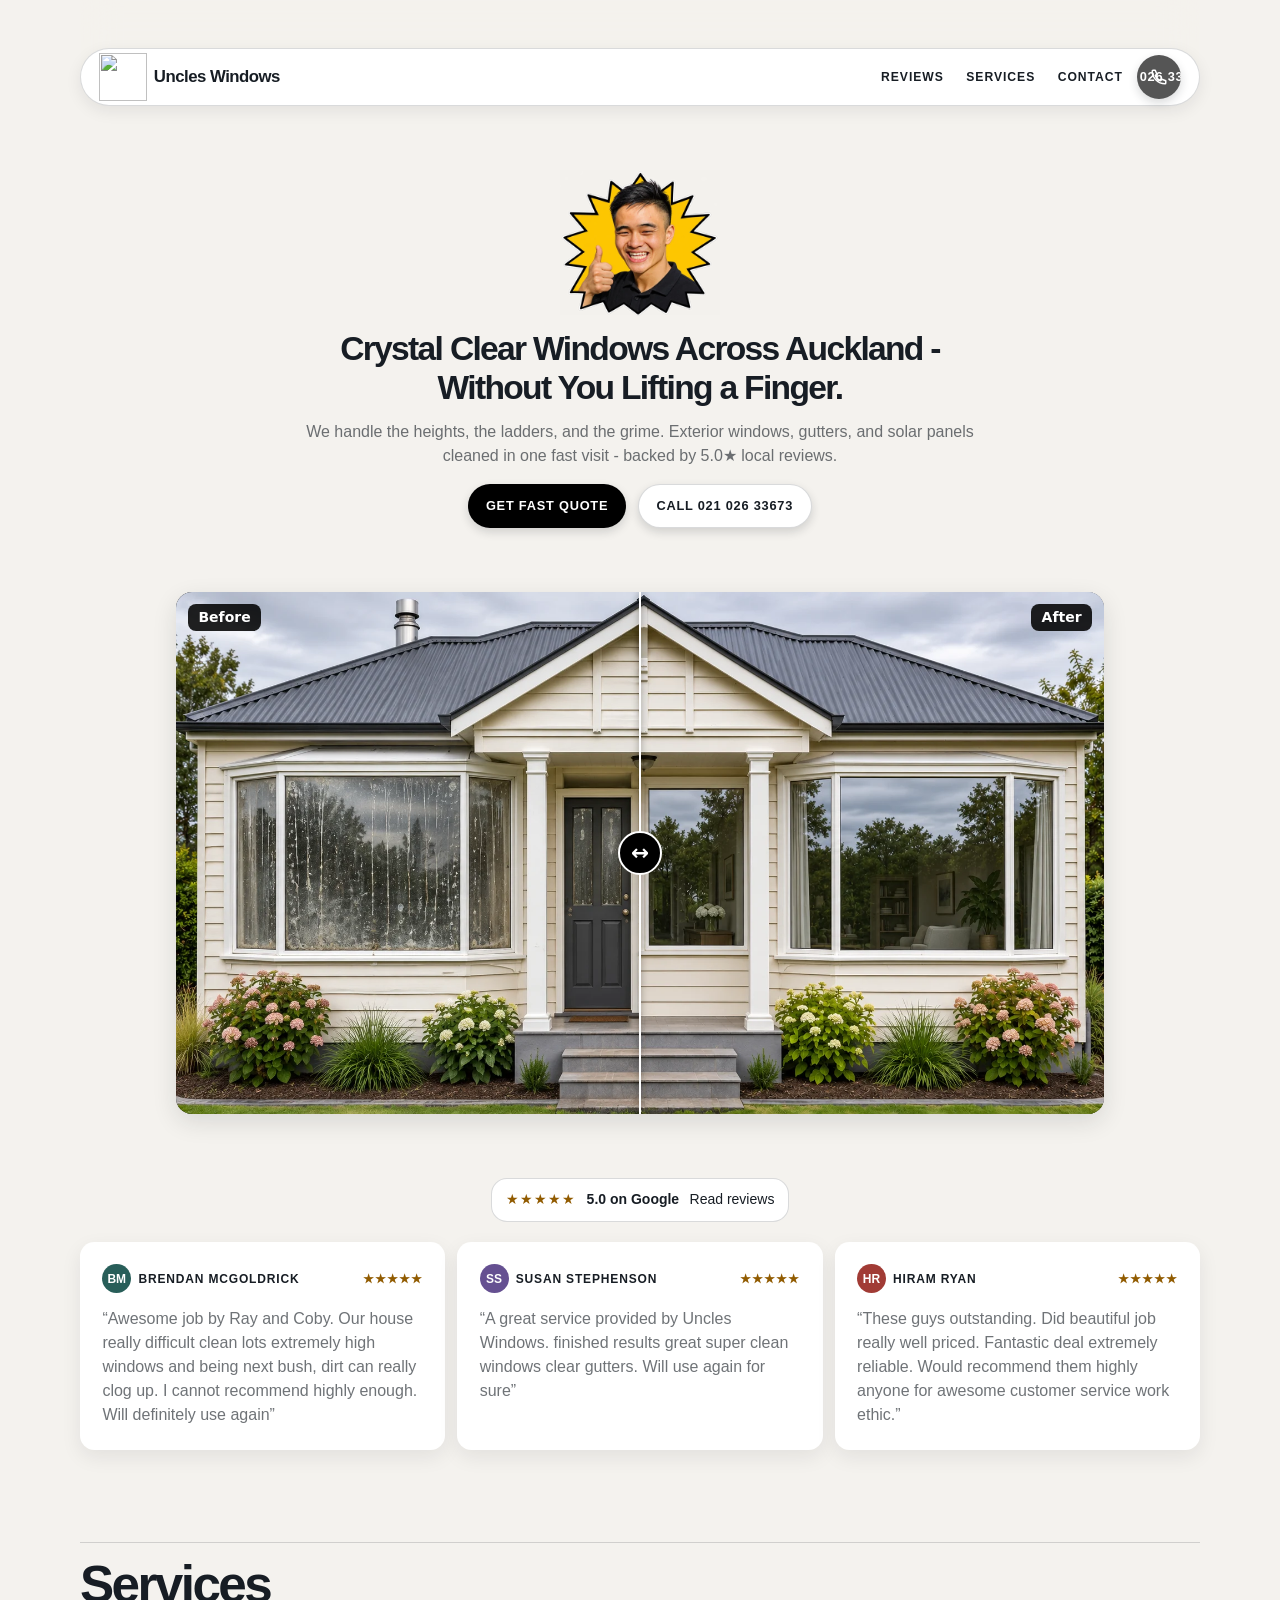
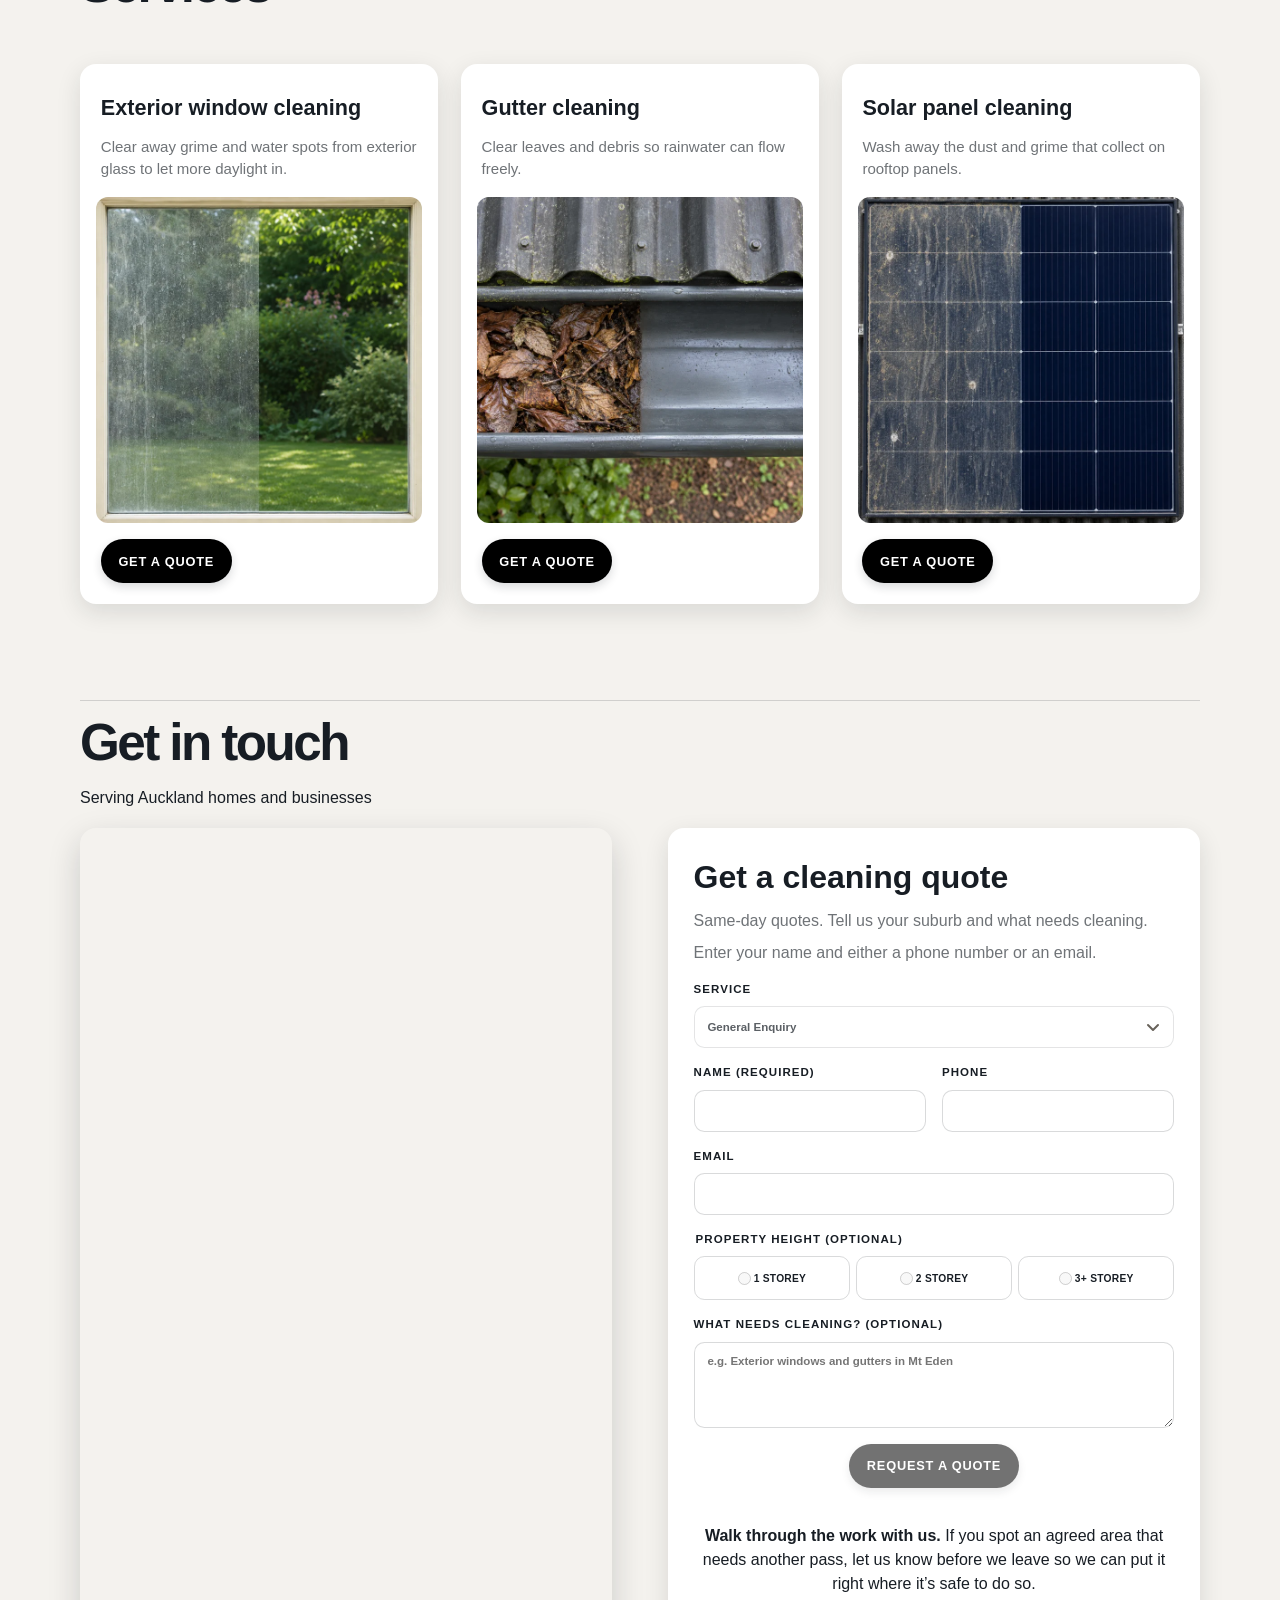
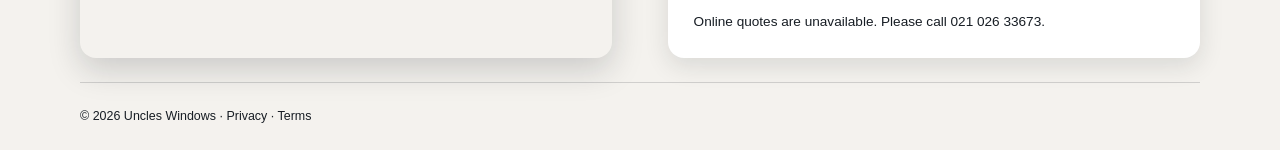
==== commit 798ac5ab: "Tighten quote form layout and standardize site punctuation" ====
--- a/public/index.html
+++ b/public/index.html
@@ -7,7 +7,7 @@
   <link rel="icon" href="/favicon.png" type="image/png" sizes="64x64" />
   <meta name="description" content="Uncles Windows provides exterior window, gutter and solar panel cleaning for Auckland homes and businesses. Call 021 026 33673 for a quote." />
   <link rel="stylesheet" href="styles.css" />
-  <link rel="stylesheet" href="windows-hero.css?v=45" />
+  <link rel="stylesheet" href="windows-hero.css?v=46" />
 </head>
 <body>
   <a class="skip-link" href="#main">Skip to content</a>
@@ -23,7 +23,7 @@
         <img class="identity-sticker" src="assets/thumbs-up-sticker.webp" width="416" height="380" alt="" />
         <div class="identity-copy">
           <h1 id="identity-heading"><span>Crystal Clear Windows Across Auckland -</span> <span>Without You Lifting a Finger.</span></h1>
-          <p class="about-copy">We handle the heights, the ladders, and the grime. Exterior windows, gutters, and solar panels cleaned in one fast visit—backed by 5.0★ local reviews.</p>
+          <p class="about-copy">We handle the heights, the ladders, and the grime. Exterior windows, gutters, and solar panels cleaned in one fast visit - backed by 5.0★ local reviews.</p>
           <div class="hero-phone" id="hero-phone">
             <a class="button" href="#contact">Get Fast Quote</a>
             <a class="button" href="tel:+642102633673" aria-label="Call Uncles Windows on 021 026 33673">Call 021 026 33673</a>
@@ -42,7 +42,7 @@
 
     <section id="reviews" class="customer-reviews" aria-label="Customer reviews">
       <div class="wrap google-rating">
-        <a href="https://maps.app.goo.gl/kvCgA38yi5wNtwuv7"><span class="google-rating-stars" aria-hidden="true">★★★★★</span> <strong>5.0 on Google</strong> <span>Read reviews ↗</span></a>
+        <a href="https://maps.app.goo.gl/kvCgA38yi5wNtwuv7"><span class="google-rating-stars" aria-hidden="true">★★★★★</span> <strong>5.0 on Google</strong> <span>Read reviews <span class="reviews-arrow" aria-hidden="true">↗</span></span></a>
       </div>
       <div class="wrap review-grid">
           <figure class="review">
@@ -65,10 +65,10 @@
 
 
     <section id="contact"><div class="wrap contact-grid"><div class="contact-info"><div><h2>Get in touch</h2></div><p class="contact-detail">Serving Auckland homes and businesses</p></div><iframe class="map" title="Auckland service area on Google Maps" src="https://www.google.com/maps?q=Auckland%2C%20New%20Zealand&amp;t=m&amp;z=11&amp;output=embed" loading="lazy" allowfullscreen></iframe>
-      <form id="contact-form" action="/contact" method="post" aria-labelledby="quote-title" aria-describedby="quote-intro quote-contact-hint quote-notice">
+      <form id="contact-form" action="/contact" method="post" aria-labelledby="quote-title" aria-describedby="quote-intro quote-contact-hint">
         <div class="form-full quote-intro">
           <h3 id="quote-title">Get a cleaning quote</h3>
-          <p id="quote-intro">Tell us your suburb and what needs cleaning so we can get back to you with a quote.</p>
+          <p id="quote-intro">Same-day quotes. Tell us your suburb and what needs cleaning.</p>
           <p id="quote-contact-hint">Enter your name and either a phone number or an email.</p>
         </div>
         <fieldset disabled style="display:contents">
@@ -86,7 +86,6 @@
           </fieldset>
           <label class="form-full">What needs cleaning? (optional)<textarea name="message" placeholder="e.g. Exterior windows and gutters in Mt Eden" maxlength="1000"></textarea></label>
           <div id="quote-turnstile" class="form-full"></div>
-          <p class="form-privacy form-full" id="quote-notice">We’ll use your details to respond to your request. <a href="privacy.html">Privacy Policy</a>.</p>
           <button class="button" type="submit" disabled>Request a quote</button>
           <p class="form-full walkthrough"><strong>Walk through the work with us.</strong> If you spot an agreed area that needs another pass, let us know before we leave so we can put it right where it’s safe to do so.</p>
         </fieldset>
--- a/public/windows-hero.css
+++ b/public/windows-hero.css
@@ -119,7 +119,7 @@
 .quote-intro h3 { margin: 0; font-size: clamp(1.5rem, 3vw, 2rem); }
 .quote-intro p { margin: .5rem 0 0; color: var(--muted); }
 #contact-form textarea { width: 100%; }
-#contact-form button { grid-column: 1 / -1; justify-self: start; }
+#contact-form button { grid-column: 1 / -1; justify-self: center; }
 #contact-form button:disabled { opacity: .55; cursor: not-allowed; }
 #quote-status:empty, #quote-turnstile:empty { display: none; }
 @media (max-width: 760px) {
@@ -152,9 +152,9 @@
 .hero-phone a[href^="tel:"] { background: var(--panel); color: var(--ink); border: 1px solid var(--line); }
 #contact { scroll-margin-top: 7rem; }
 .property-size { min-width: 0; margin: 0; padding: 0; border: 0; }
-.property-size legend { margin-bottom: .5rem; font-weight: 650; }
-.storey-options { display: flex; flex-wrap: wrap; gap: .5rem; }
-#contact-form .storey-options label { display: inline-flex; align-items: center; gap: .35rem; min-height: 44px; padding: .35rem .55rem; border: 1px solid var(--line); border-radius: .65rem; cursor: pointer; }
+.property-size legend { margin-bottom: .5rem; font-size: .72rem; font-weight: 700; letter-spacing: .09em; text-transform: uppercase; }
+.storey-options { display: grid; grid-template-columns: repeat(3, minmax(0, 1fr)); gap: .35rem; }
+#contact-form .storey-options label { display: inline-flex; justify-content: center; align-items: center; gap: .2rem; min-height: 44px; padding: .3rem .2rem; border: 1px solid var(--line); border-radius: .65rem; cursor: pointer; font-size: .64rem; letter-spacing: .025em; white-space: nowrap; }
 #contact-form .storey-options input { width: auto; min-height: 0; margin: 0; accent-color: var(--ink); }
 .storey-options label:has(:checked) { background: #e8e8e8; border-color: var(--ink); }
 .review-title a { display: flex; align-items: center; gap: .45rem; }
@@ -169,6 +169,7 @@
   color: white;
   letter-spacing: 0;
 }
+@media (min-width: 761px) { .reviews-arrow { display: none; } }
 .review:nth-child(2) .review-avatar { background: #655091; }
 .review:nth-child(3) .review-avatar { background: #a13b35; }
 @media (max-width: 760px) {
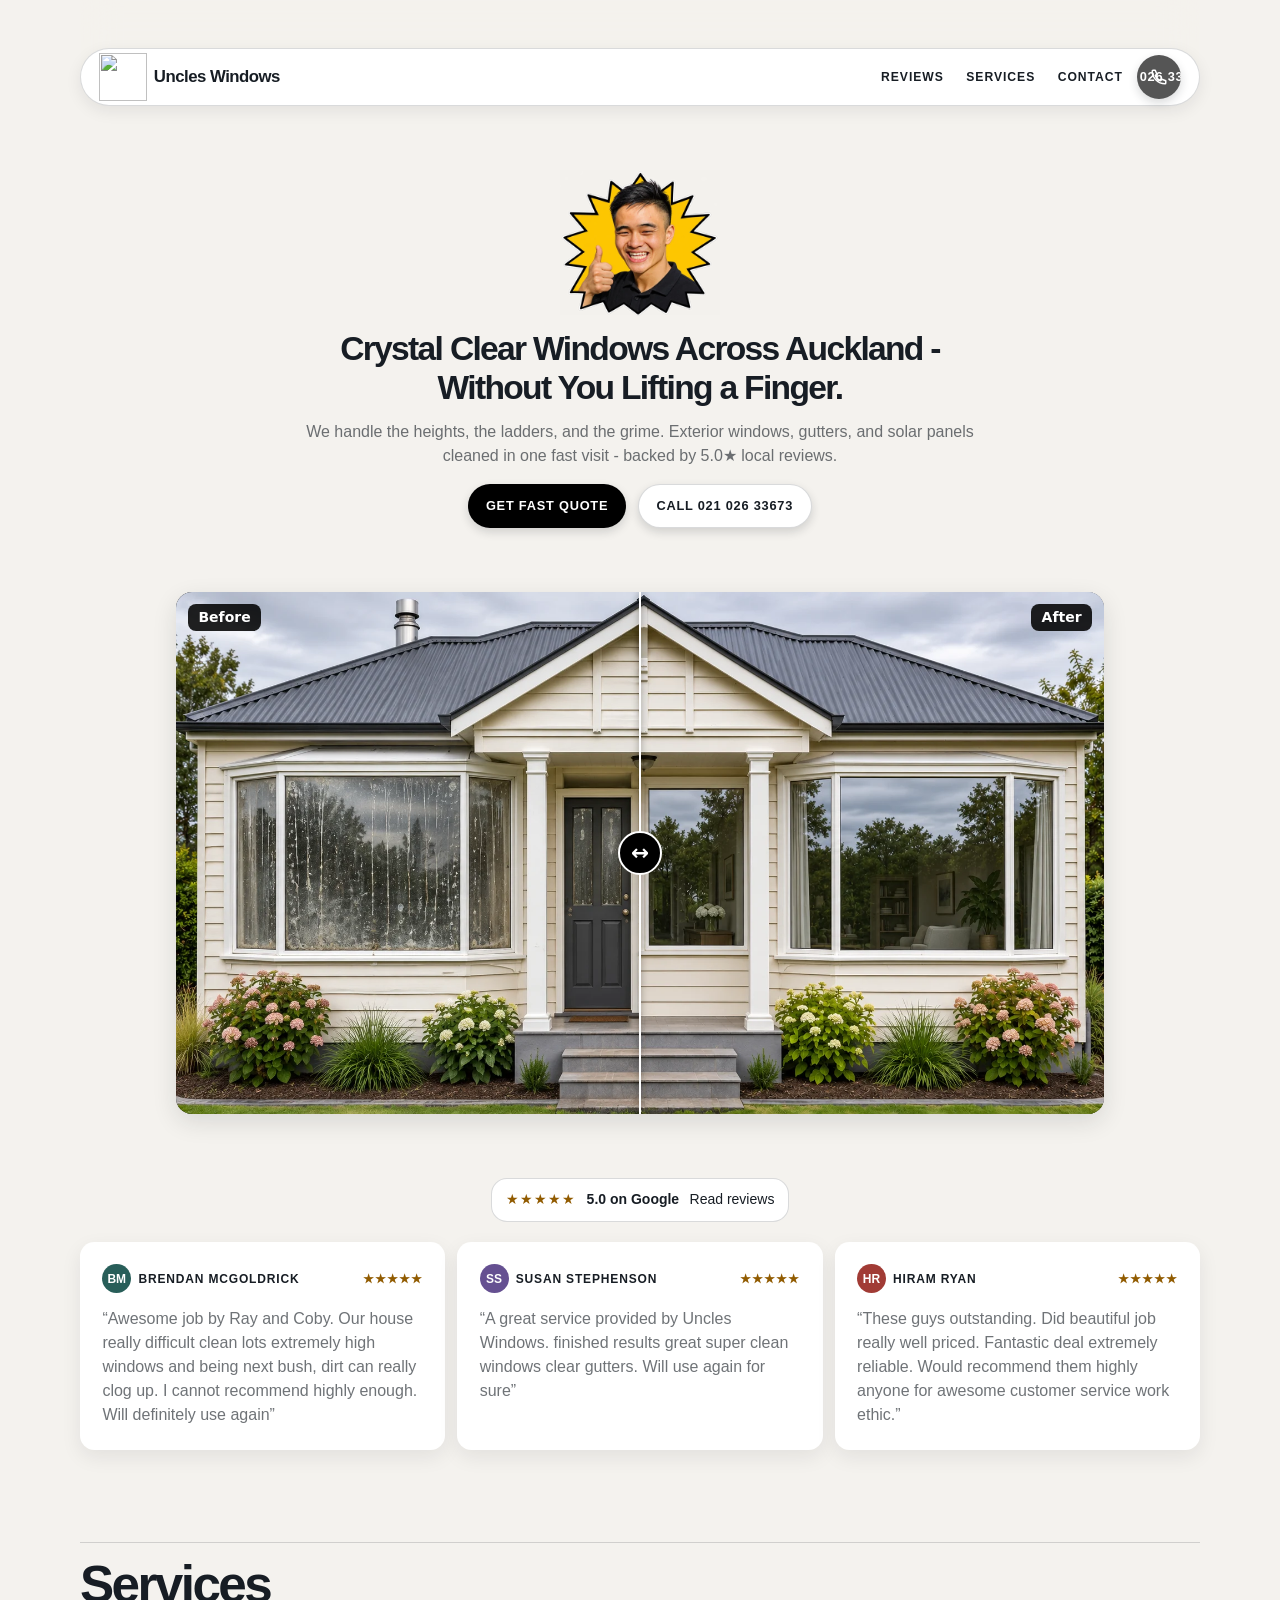
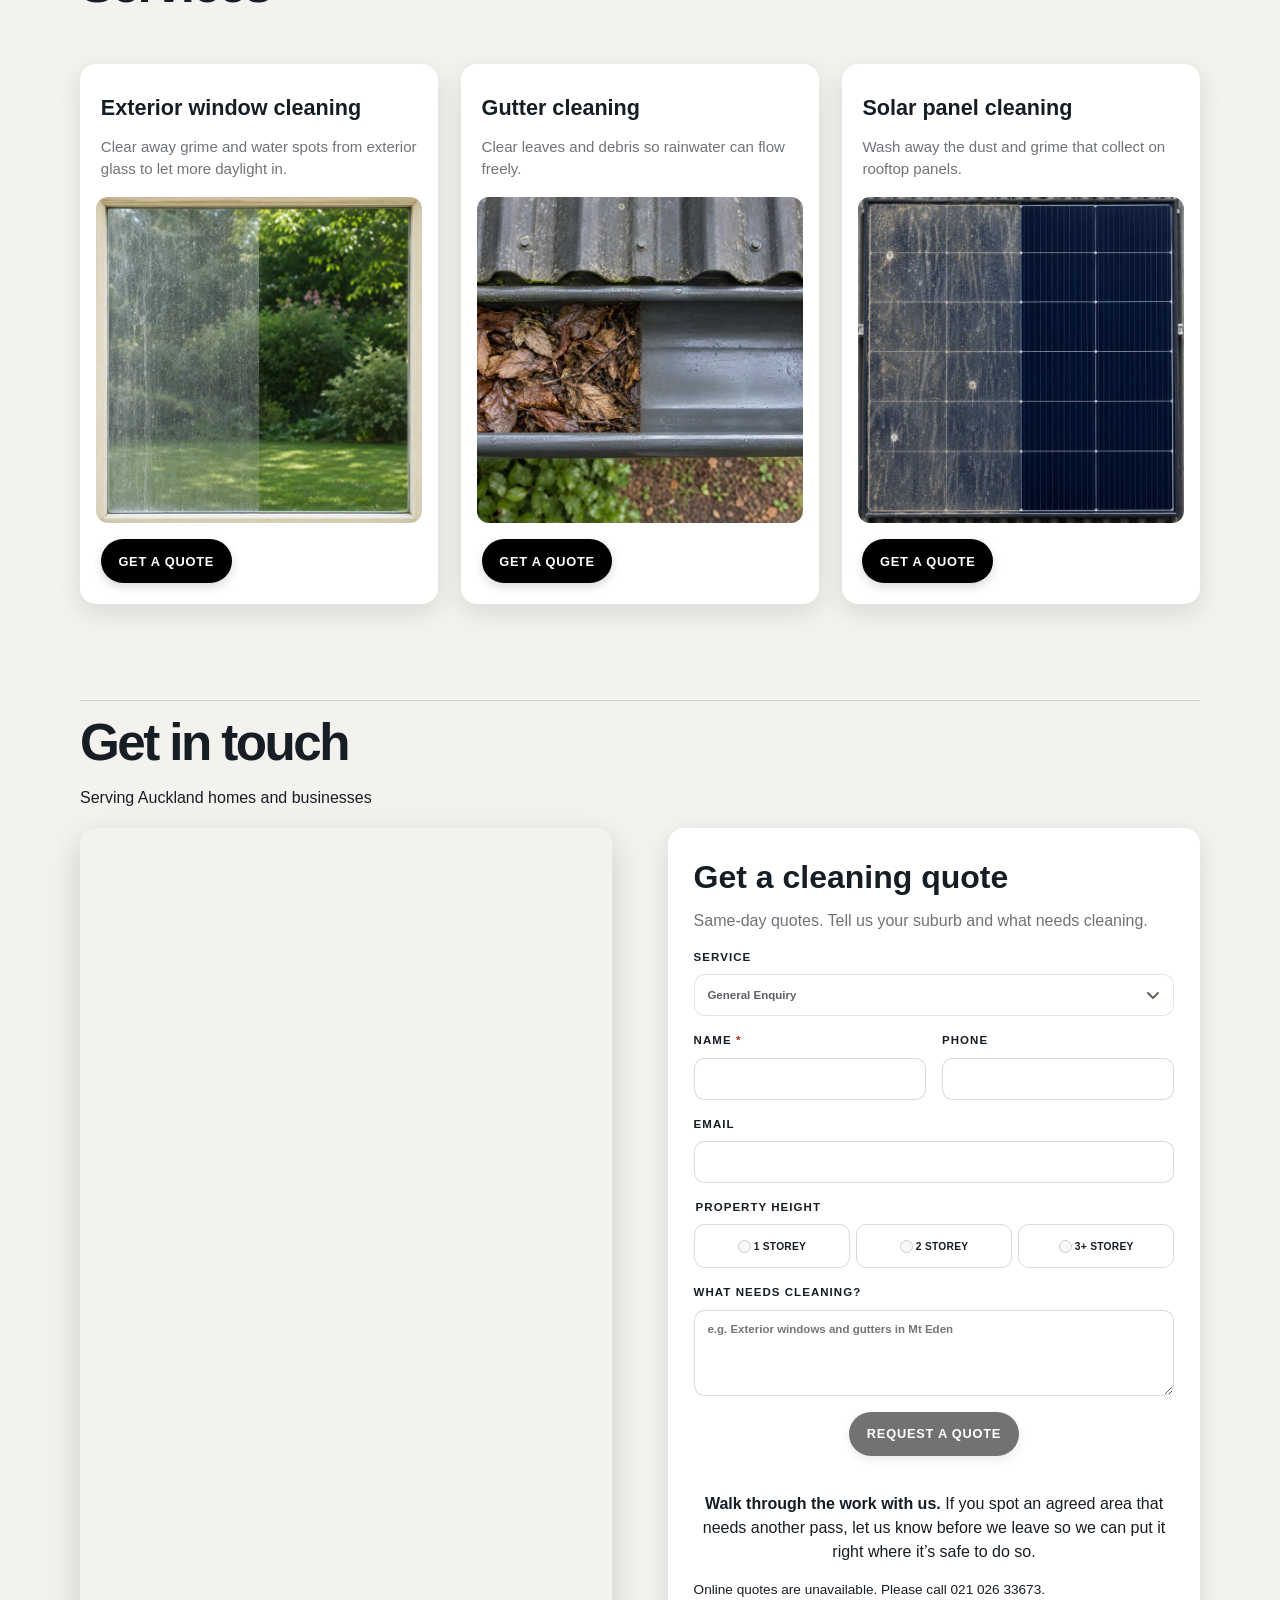
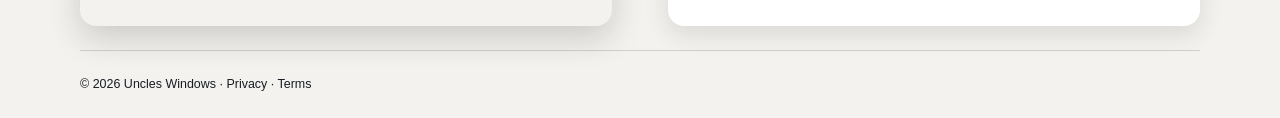
==== commit 04408db8: "Simplify quote field labels and show inline contact error" ====
--- a/public/index.html
+++ b/public/index.html
@@ -7,7 +7,7 @@
   <link rel="icon" href="/favicon.png" type="image/png" sizes="64x64" />
   <meta name="description" content="Uncles Windows provides exterior window, gutter and solar panel cleaning for Auckland homes and businesses. Call 021 026 33673 for a quote." />
   <link rel="stylesheet" href="styles.css" />
-  <link rel="stylesheet" href="windows-hero.css?v=46" />
+  <link rel="stylesheet" href="windows-hero.css?v=47" />
 </head>
 <body>
   <a class="skip-link" href="#main">Skip to content</a>
@@ -65,26 +65,26 @@
 
 
     <section id="contact"><div class="wrap contact-grid"><div class="contact-info"><div><h2>Get in touch</h2></div><p class="contact-detail">Serving Auckland homes and businesses</p></div><iframe class="map" title="Auckland service area on Google Maps" src="https://www.google.com/maps?q=Auckland%2C%20New%20Zealand&amp;t=m&amp;z=11&amp;output=embed" loading="lazy" allowfullscreen></iframe>
-      <form id="contact-form" action="/contact" method="post" aria-labelledby="quote-title" aria-describedby="quote-intro quote-contact-hint">
+      <form id="contact-form" action="/contact" method="post" aria-labelledby="quote-title" aria-describedby="quote-intro">
         <div class="form-full quote-intro">
           <h3 id="quote-title">Get a cleaning quote</h3>
           <p id="quote-intro">Same-day quotes. Tell us your suburb and what needs cleaning.</p>
-          <p id="quote-contact-hint">Enter your name and either a phone number or an email.</p>
         </div>
         <fieldset disabled style="display:contents">
           <label class="form-full">Service<select id="offering" name="offering"><option value="">General Enquiry</option><option value="Exterior window cleaning">Exterior window cleaning</option><option value="Gutter cleaning">Gutter cleaning</option><option value="Solar panel cleaning">Solar panel cleaning</option></select></label>
-          <label>Name (required)<input name="name" autocomplete="name" required maxlength="120"></label>
-          <label>Phone<input id="phone" name="phone" type="tel" autocomplete="tel" maxlength="50"></label>
-          <label class="form-full">Email<input id="email" name="email" type="email" autocomplete="email" maxlength="254"></label>
+          <label><span>Name <span class="required-mark" aria-hidden="true">*</span></span><input name="name" autocomplete="name" required maxlength="120"></label>
+          <label>Phone<input id="phone" name="phone" type="tel" autocomplete="tel" maxlength="50" aria-describedby="contact-method-error"></label>
+          <label class="form-full">Email<input id="email" name="email" type="email" autocomplete="email" maxlength="254" aria-describedby="contact-method-error"></label>
+          <p id="contact-method-error" class="form-full" role="status"></p>
           <fieldset class="form-full property-size">
-            <legend>Property height (optional)</legend>
+            <legend>Property height</legend>
             <div class="storey-options">
               <label><input type="radio" name="storeys" value="1 Storey">1 Storey</label>
               <label><input type="radio" name="storeys" value="2 Storey">2 Storey</label>
               <label><input type="radio" name="storeys" value="3+ Storey">3+ Storey</label>
             </div>
           </fieldset>
-          <label class="form-full">What needs cleaning? (optional)<textarea name="message" placeholder="e.g. Exterior windows and gutters in Mt Eden" maxlength="1000"></textarea></label>
+          <label class="form-full">What needs cleaning?<textarea name="message" placeholder="e.g. Exterior windows and gutters in Mt Eden" maxlength="1000"></textarea></label>
           <div id="quote-turnstile" class="form-full"></div>
           <button class="button" type="submit" disabled>Request a quote</button>
           <p class="form-full walkthrough"><strong>Walk through the work with us.</strong> If you spot an agreed area that needs another pass, let us know before we leave so we can put it right where it’s safe to do so.</p>
@@ -96,6 +96,6 @@
   </main>
 
   <footer class="site-legal-footer"><div class="wrap copyright">© <span data-year></span> Uncles Windows · <a href="privacy.html">Privacy</a> · <a href="terms.html">Terms</a></div></footer>
-  <script src="windows-hero.js?v=6" defer></script><script src="contact.js?v=2" defer></script><script>document.querySelector('[data-year]').textContent = new Date().getFullYear();</script>
+  <script src="windows-hero.js?v=6" defer></script><script src="contact.js?v=3" defer></script><script>document.querySelector('[data-year]').textContent = new Date().getFullYear();</script>
 </body>
 </html>
--- a/public/windows-hero.css
+++ b/public/windows-hero.css
@@ -121,7 +121,9 @@
 #contact-form textarea { width: 100%; }
 #contact-form button { grid-column: 1 / -1; justify-self: center; }
 #contact-form button:disabled { opacity: .55; cursor: not-allowed; }
-#quote-status:empty, #quote-turnstile:empty { display: none; }
+#quote-status:empty, #quote-turnstile:empty, #contact-method-error:empty { display: none; }
+.required-mark, #contact-method-error { color: #aa2612; }
+#contact-method-error { margin: 0; font-size: .85rem; }
 @media (max-width: 760px) {
   #contact-form { grid-row: 2; }
   .contact-grid > .map { grid-row: 3; height: 18rem; }
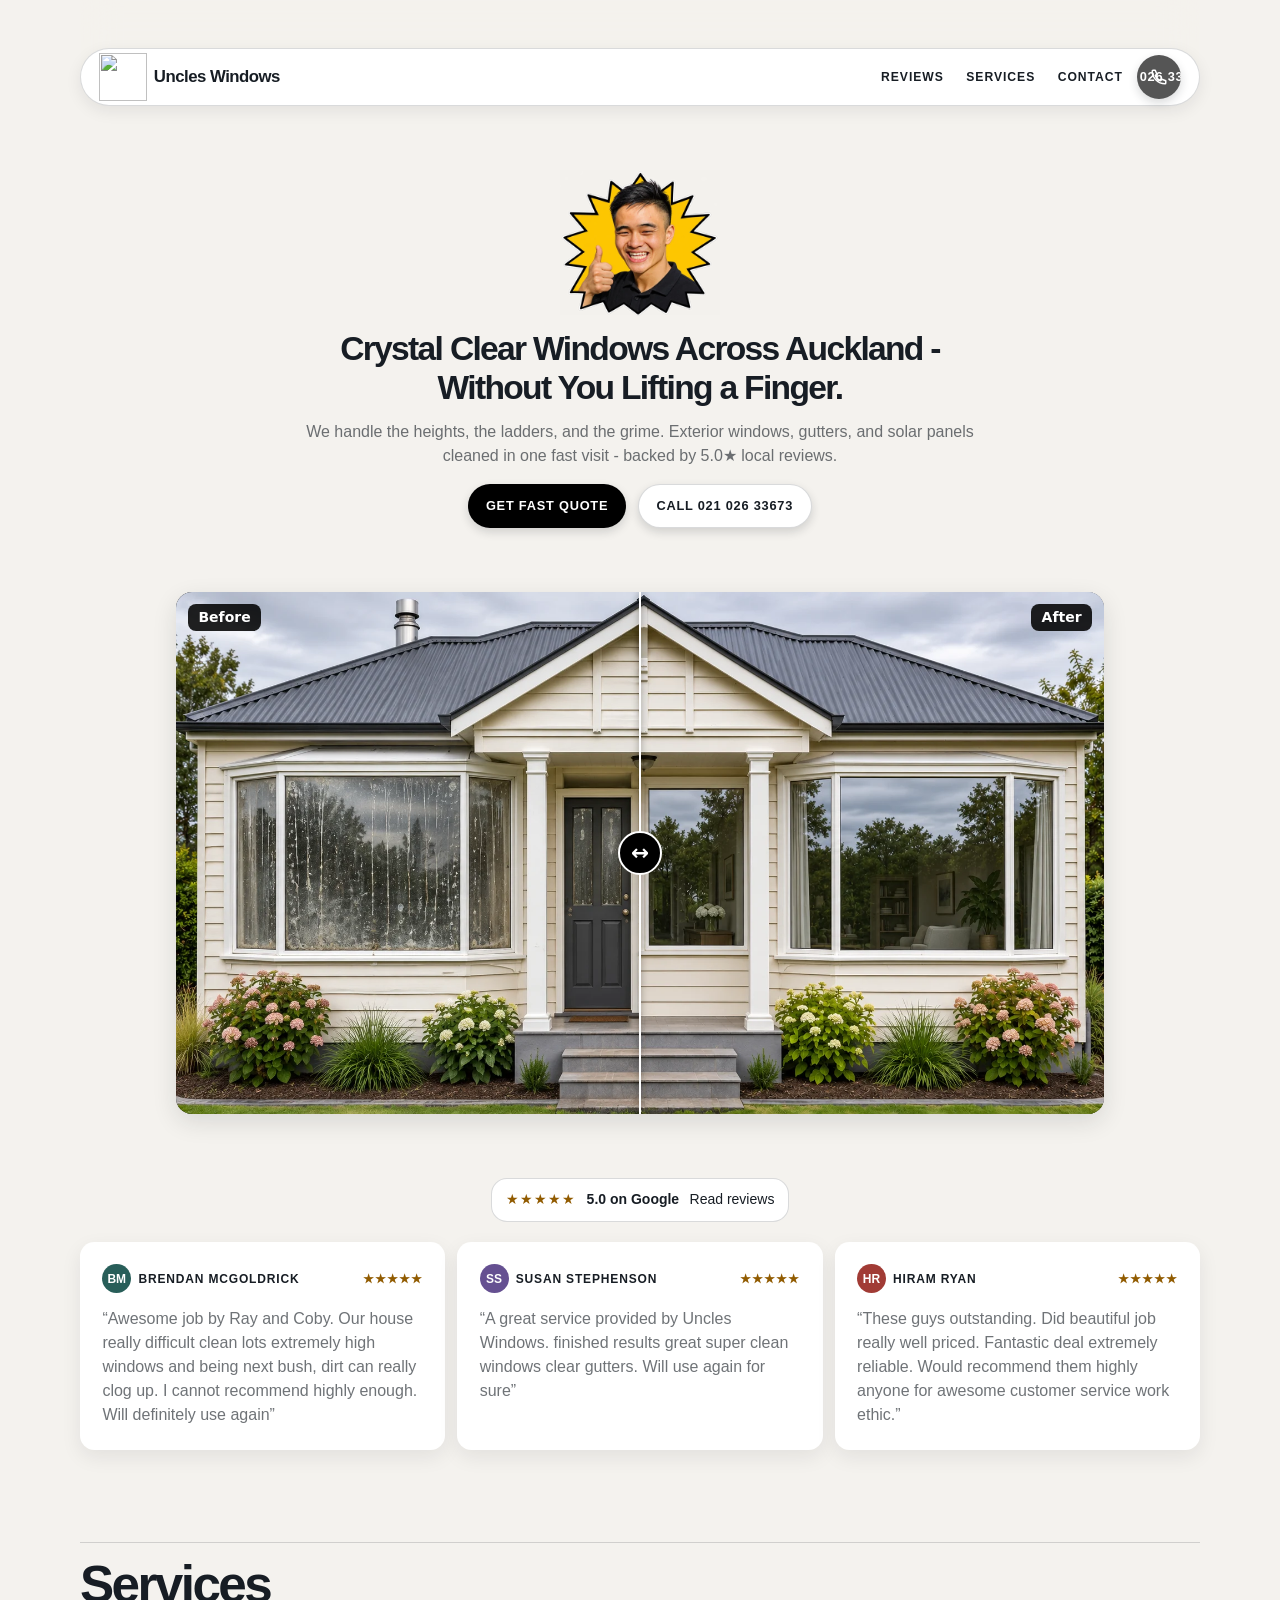
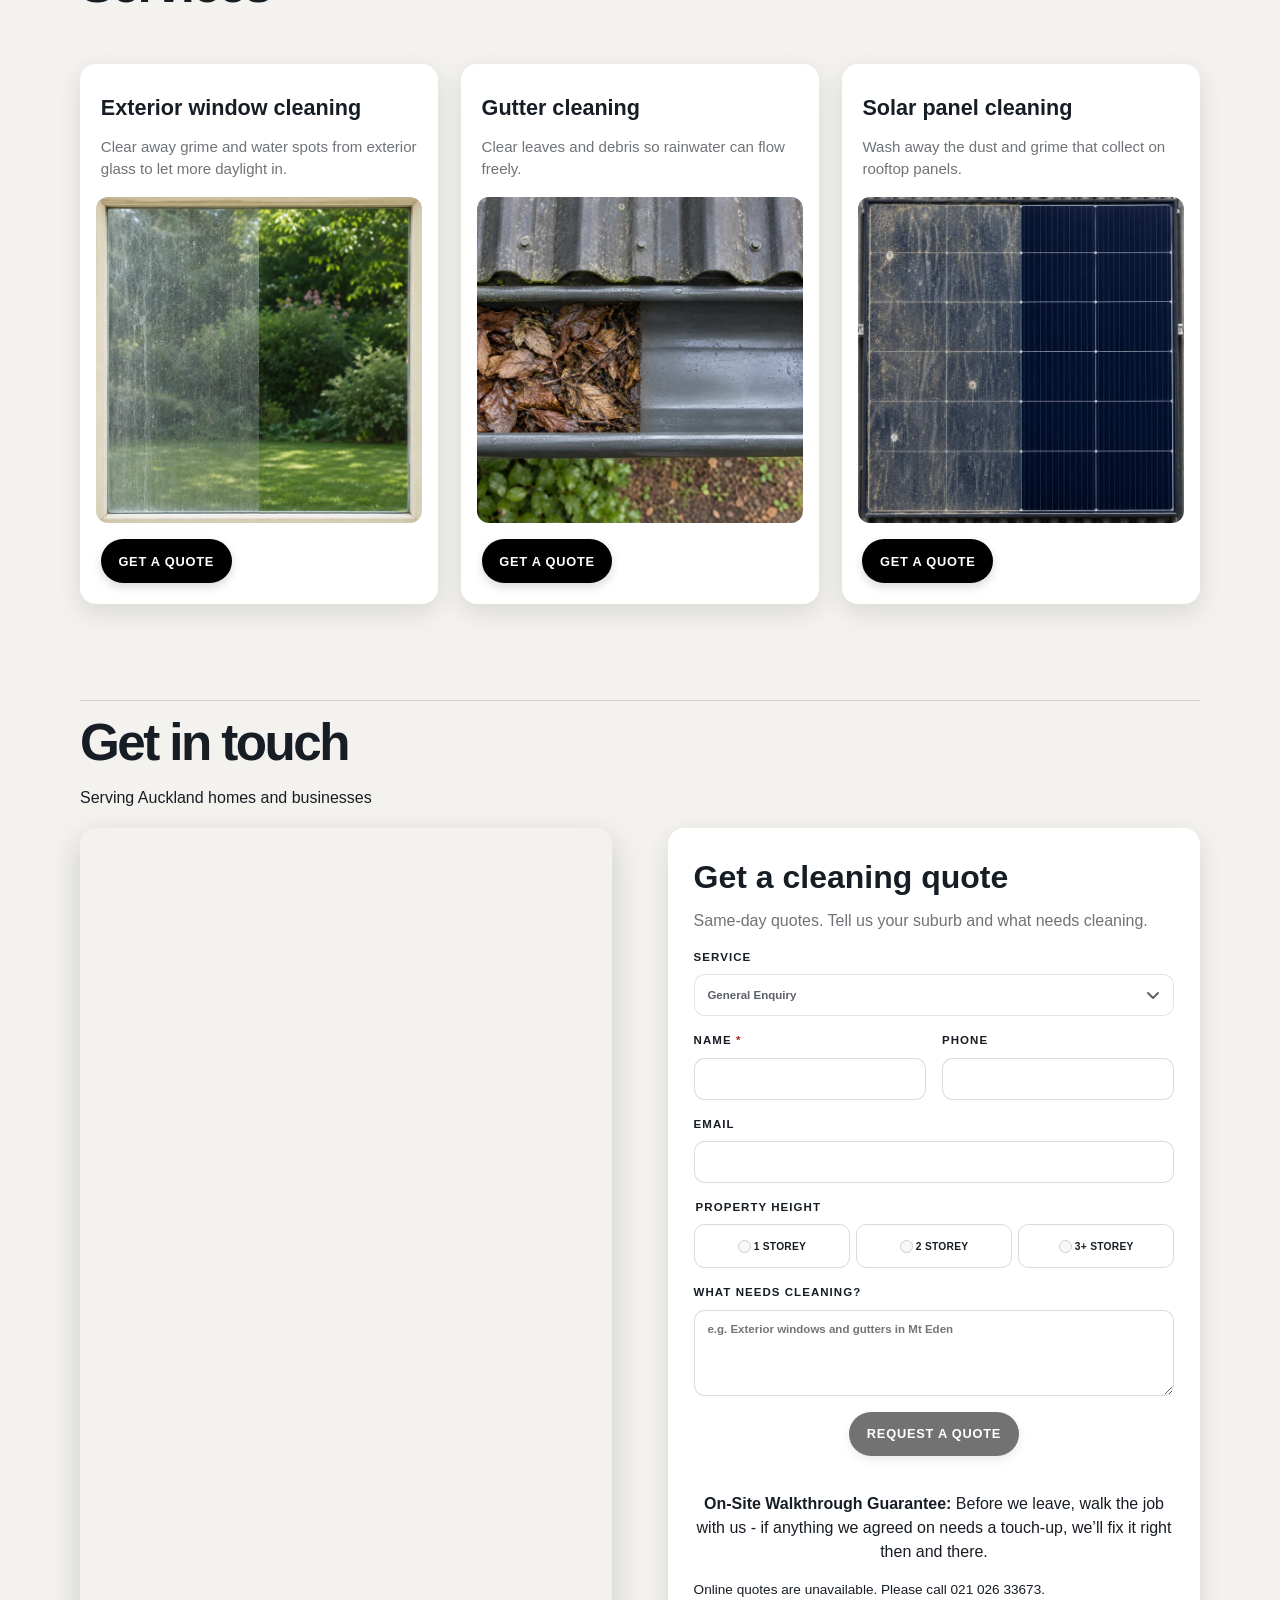
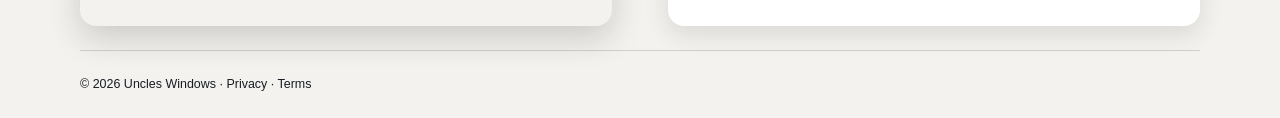
==== commit d03e0144: "Support the new Uncles Windows domain and update guarantee copy" ====
--- a/public/index.html
+++ b/public/index.html
@@ -87,7 +87,7 @@
           <label class="form-full">What needs cleaning?<textarea name="message" placeholder="e.g. Exterior windows and gutters in Mt Eden" maxlength="1000"></textarea></label>
           <div id="quote-turnstile" class="form-full"></div>
           <button class="button" type="submit" disabled>Request a quote</button>
-          <p class="form-full walkthrough"><strong>Walk through the work with us.</strong> If you spot an agreed area that needs another pass, let us know before we leave so we can put it right where it’s safe to do so.</p>
+          <p class="form-full walkthrough"><strong>On-Site Walkthrough Guarantee:</strong> Before we leave, walk the job with us - if anything we agreed on needs a touch-up, we’ll fix it right then and there.</p>
         </fieldset>
         <p id="quote-status" class="form-status form-full" role="status">Loading the quote form…</p>
         <noscript>Please enable JavaScript or call <a href="tel:+642102633673">021 026 33673</a>.</noscript>
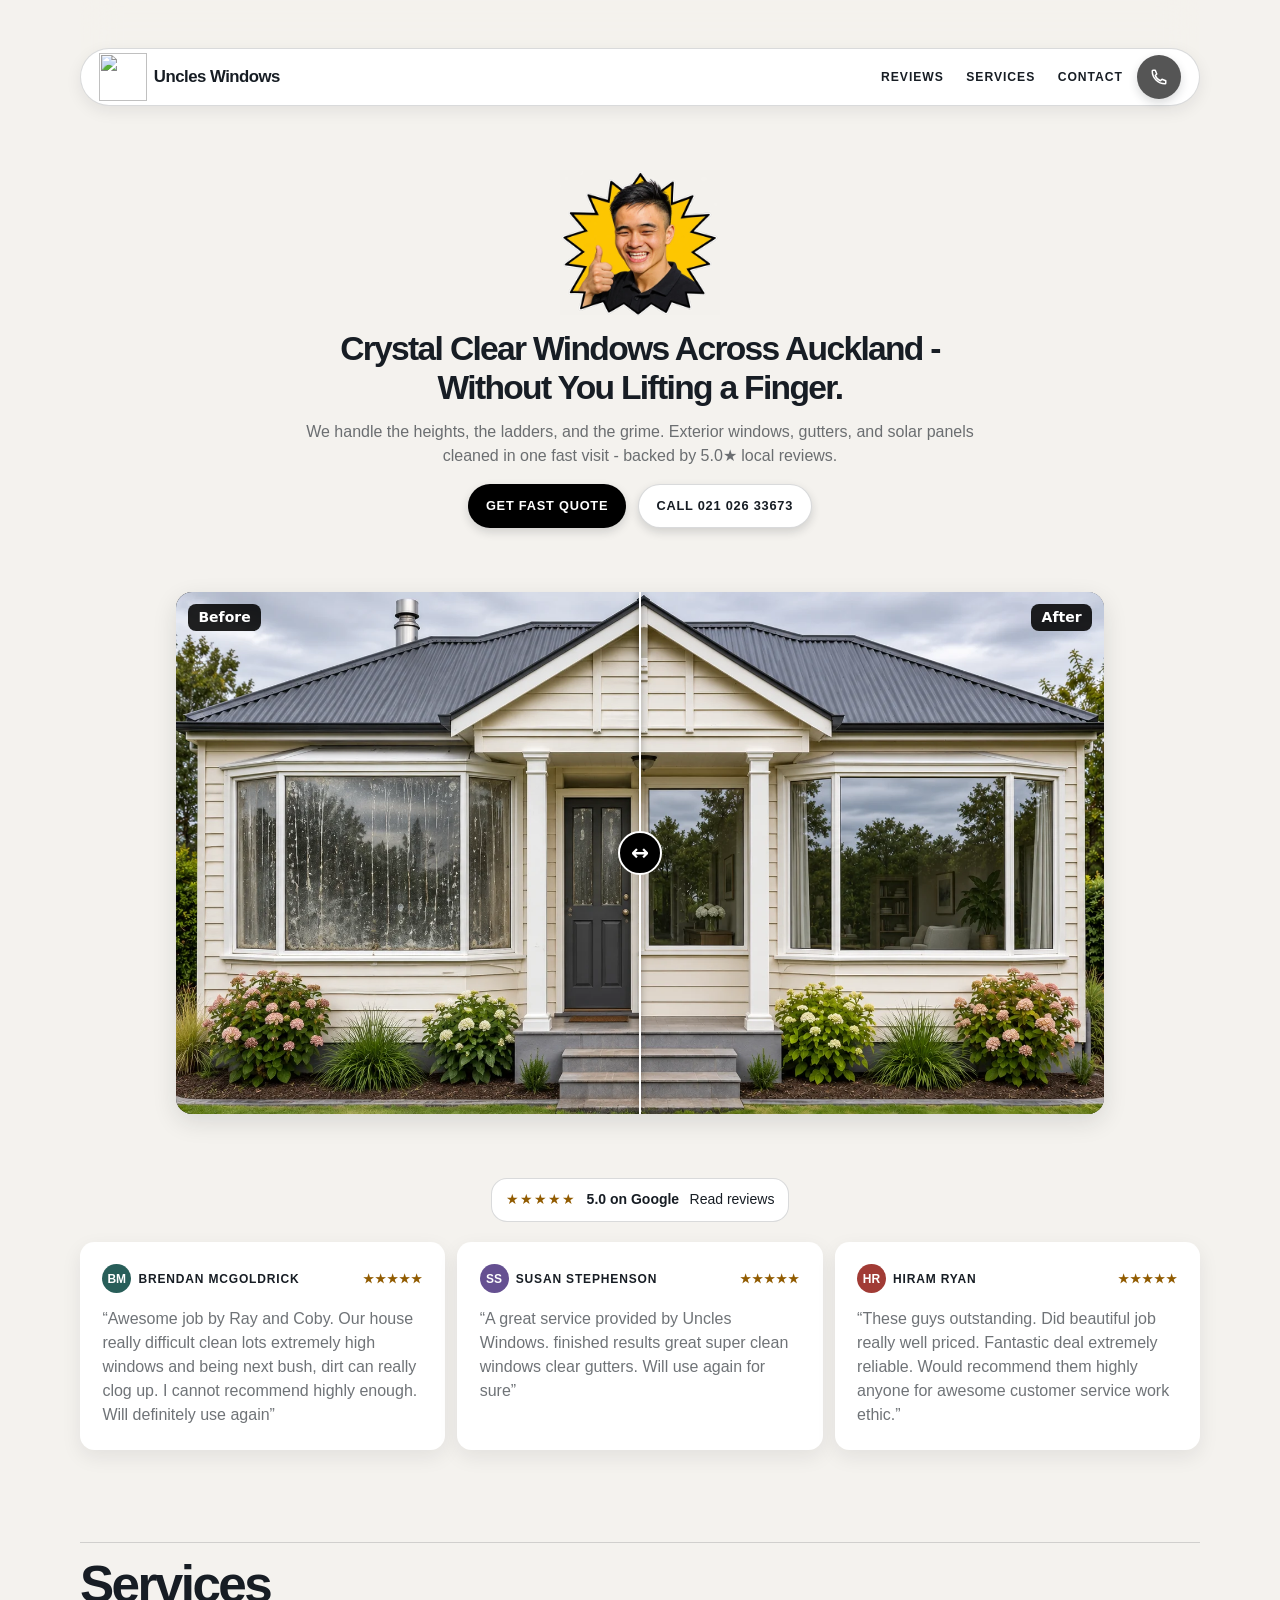
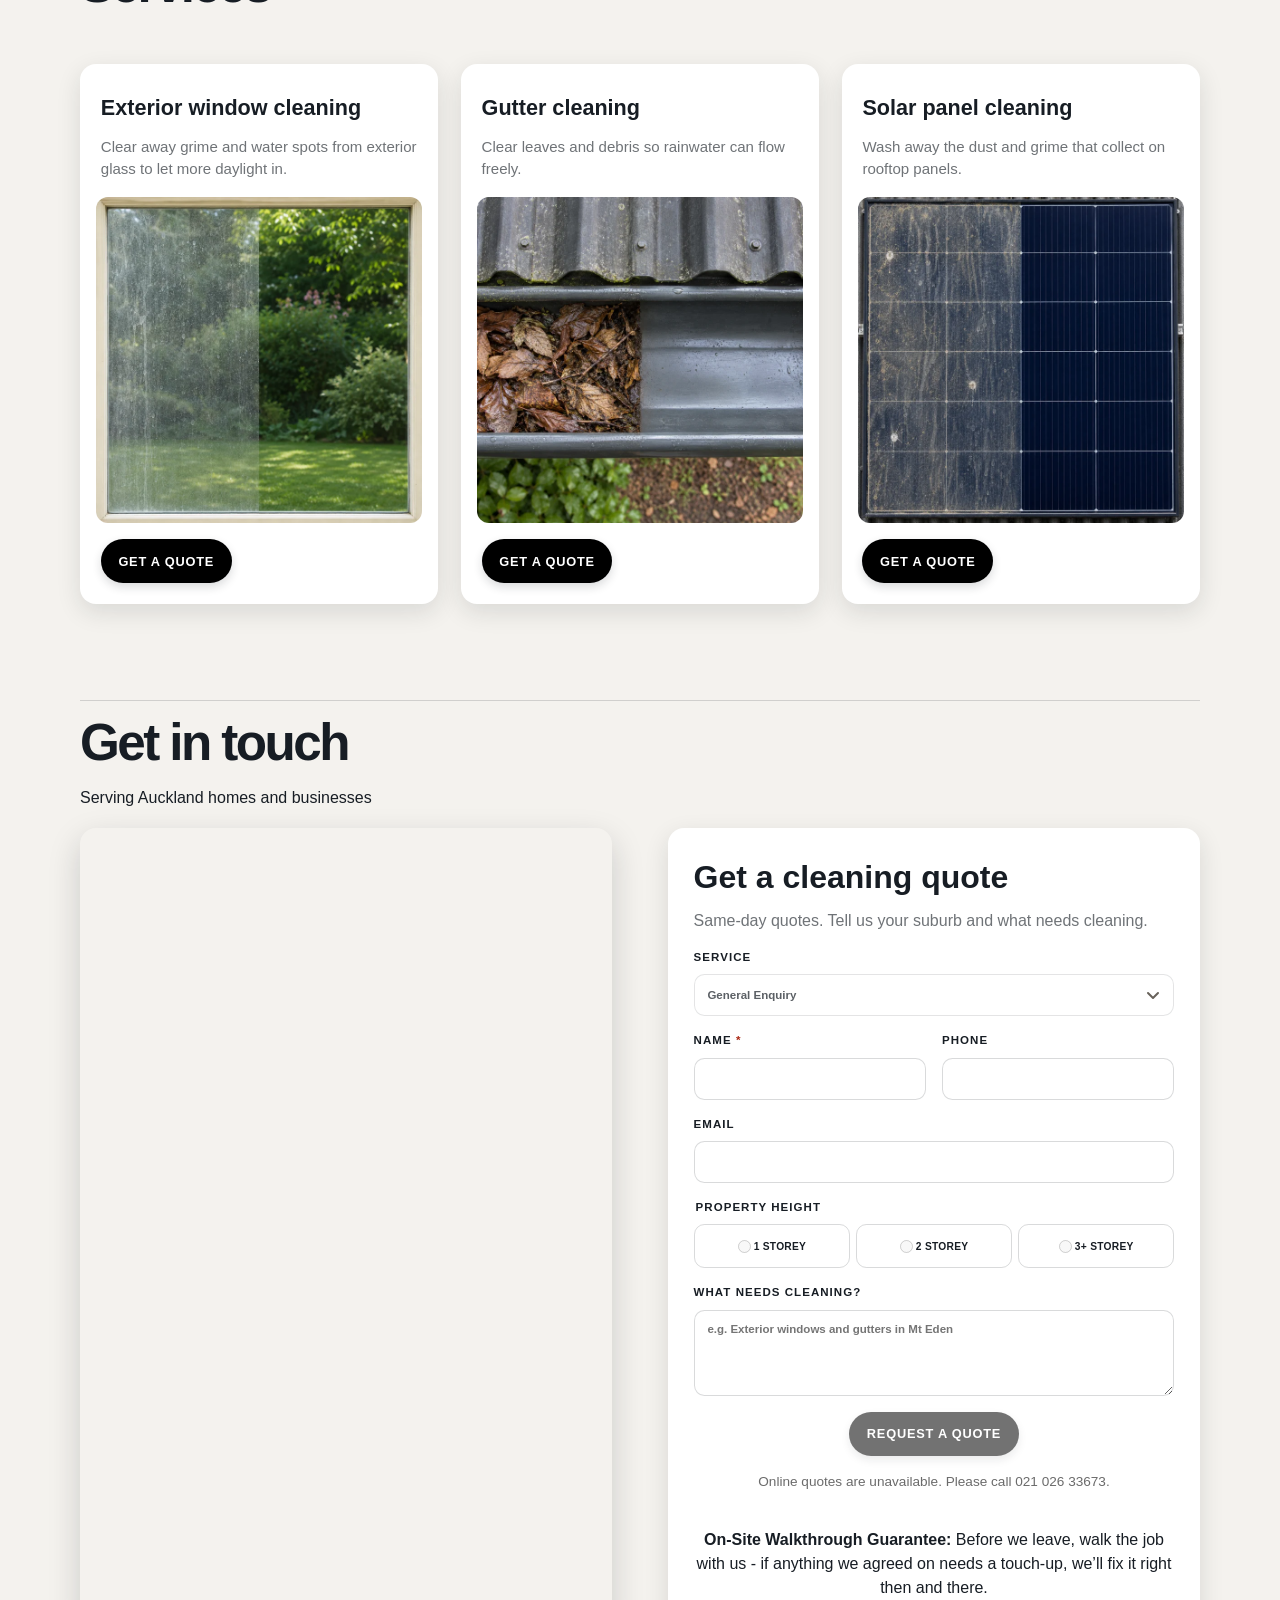
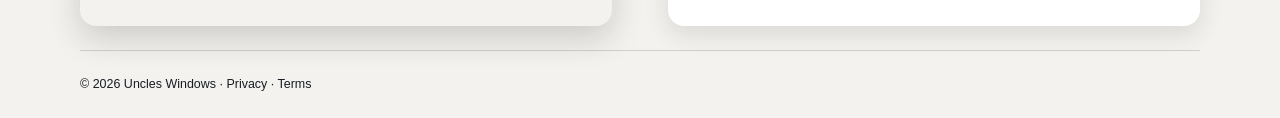
==== commit ac265ec7: "Place quote feedback below the submit button" ====
--- a/public/index.html
+++ b/public/index.html
@@ -7,7 +7,7 @@
   <link rel="icon" href="/favicon.png" type="image/png" sizes="64x64" />
   <meta name="description" content="Uncles Windows provides exterior window, gutter and solar panel cleaning for Auckland homes and businesses. Call 021 026 33673 for a quote." />
   <link rel="stylesheet" href="styles.css" />
-  <link rel="stylesheet" href="windows-hero.css?v=47" />
+  <link rel="stylesheet" href="windows-hero.css?v=48" />
 </head>
 <body>
   <a class="skip-link" href="#main">Skip to content</a>
@@ -75,7 +75,6 @@
           <label><span>Name <span class="required-mark" aria-hidden="true">*</span></span><input name="name" autocomplete="name" required maxlength="120"></label>
           <label>Phone<input id="phone" name="phone" type="tel" autocomplete="tel" maxlength="50" aria-describedby="contact-method-error"></label>
           <label class="form-full">Email<input id="email" name="email" type="email" autocomplete="email" maxlength="254" aria-describedby="contact-method-error"></label>
-          <p id="contact-method-error" class="form-full" role="status"></p>
           <fieldset class="form-full property-size">
             <legend>Property height</legend>
             <div class="storey-options">
@@ -87,9 +86,10 @@
           <label class="form-full">What needs cleaning?<textarea name="message" placeholder="e.g. Exterior windows and gutters in Mt Eden" maxlength="1000"></textarea></label>
           <div id="quote-turnstile" class="form-full"></div>
           <button class="button" type="submit" disabled>Request a quote</button>
-          <p class="form-full walkthrough"><strong>On-Site Walkthrough Guarantee:</strong> Before we leave, walk the job with us - if anything we agreed on needs a touch-up, we’ll fix it right then and there.</p>
         </fieldset>
+        <p id="contact-method-error" class="form-status form-full" role="status"></p>
         <p id="quote-status" class="form-status form-full" role="status">Loading the quote form…</p>
+        <p class="form-full walkthrough"><strong>On-Site Walkthrough Guarantee:</strong> Before we leave, walk the job with us - if anything we agreed on needs a touch-up, we’ll fix it right then and there.</p>
         <noscript>Please enable JavaScript or call <a href="tel:+642102633673">021 026 33673</a>.</noscript>
       </form>
     </div></section>
--- a/public/windows-hero.css
+++ b/public/windows-hero.css
@@ -122,8 +122,8 @@
 #contact-form button { grid-column: 1 / -1; justify-self: center; }
 #contact-form button:disabled { opacity: .55; cursor: not-allowed; }
 #quote-status:empty, #quote-turnstile:empty, #contact-method-error:empty { display: none; }
-.required-mark, #contact-method-error { color: #aa2612; }
-#contact-method-error { margin: 0; font-size: .85rem; }
+.required-mark { color: #aa2612; }
+#contact-form .form-status { color: #6b6b6b; text-align: center; }
 @media (max-width: 760px) {
   #contact-form { grid-row: 2; }
   .contact-grid > .map { grid-row: 3; height: 18rem; }
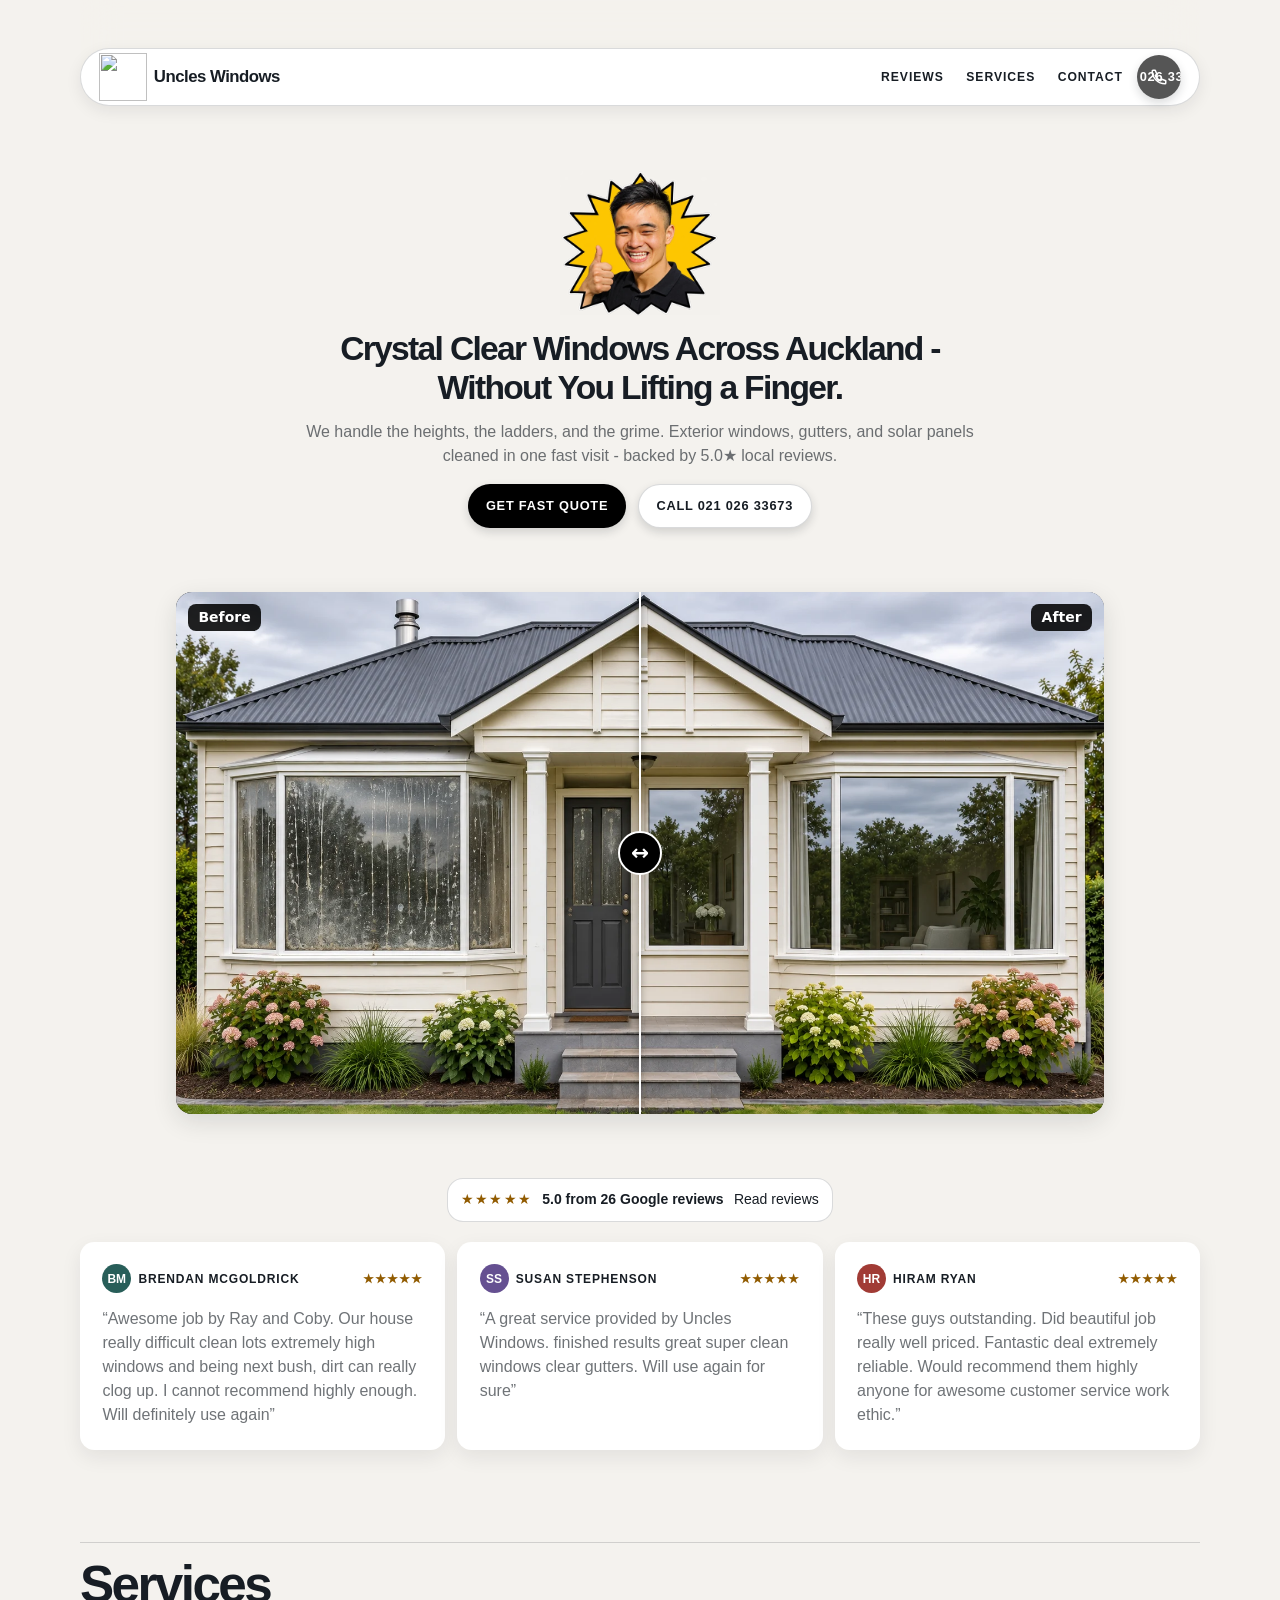
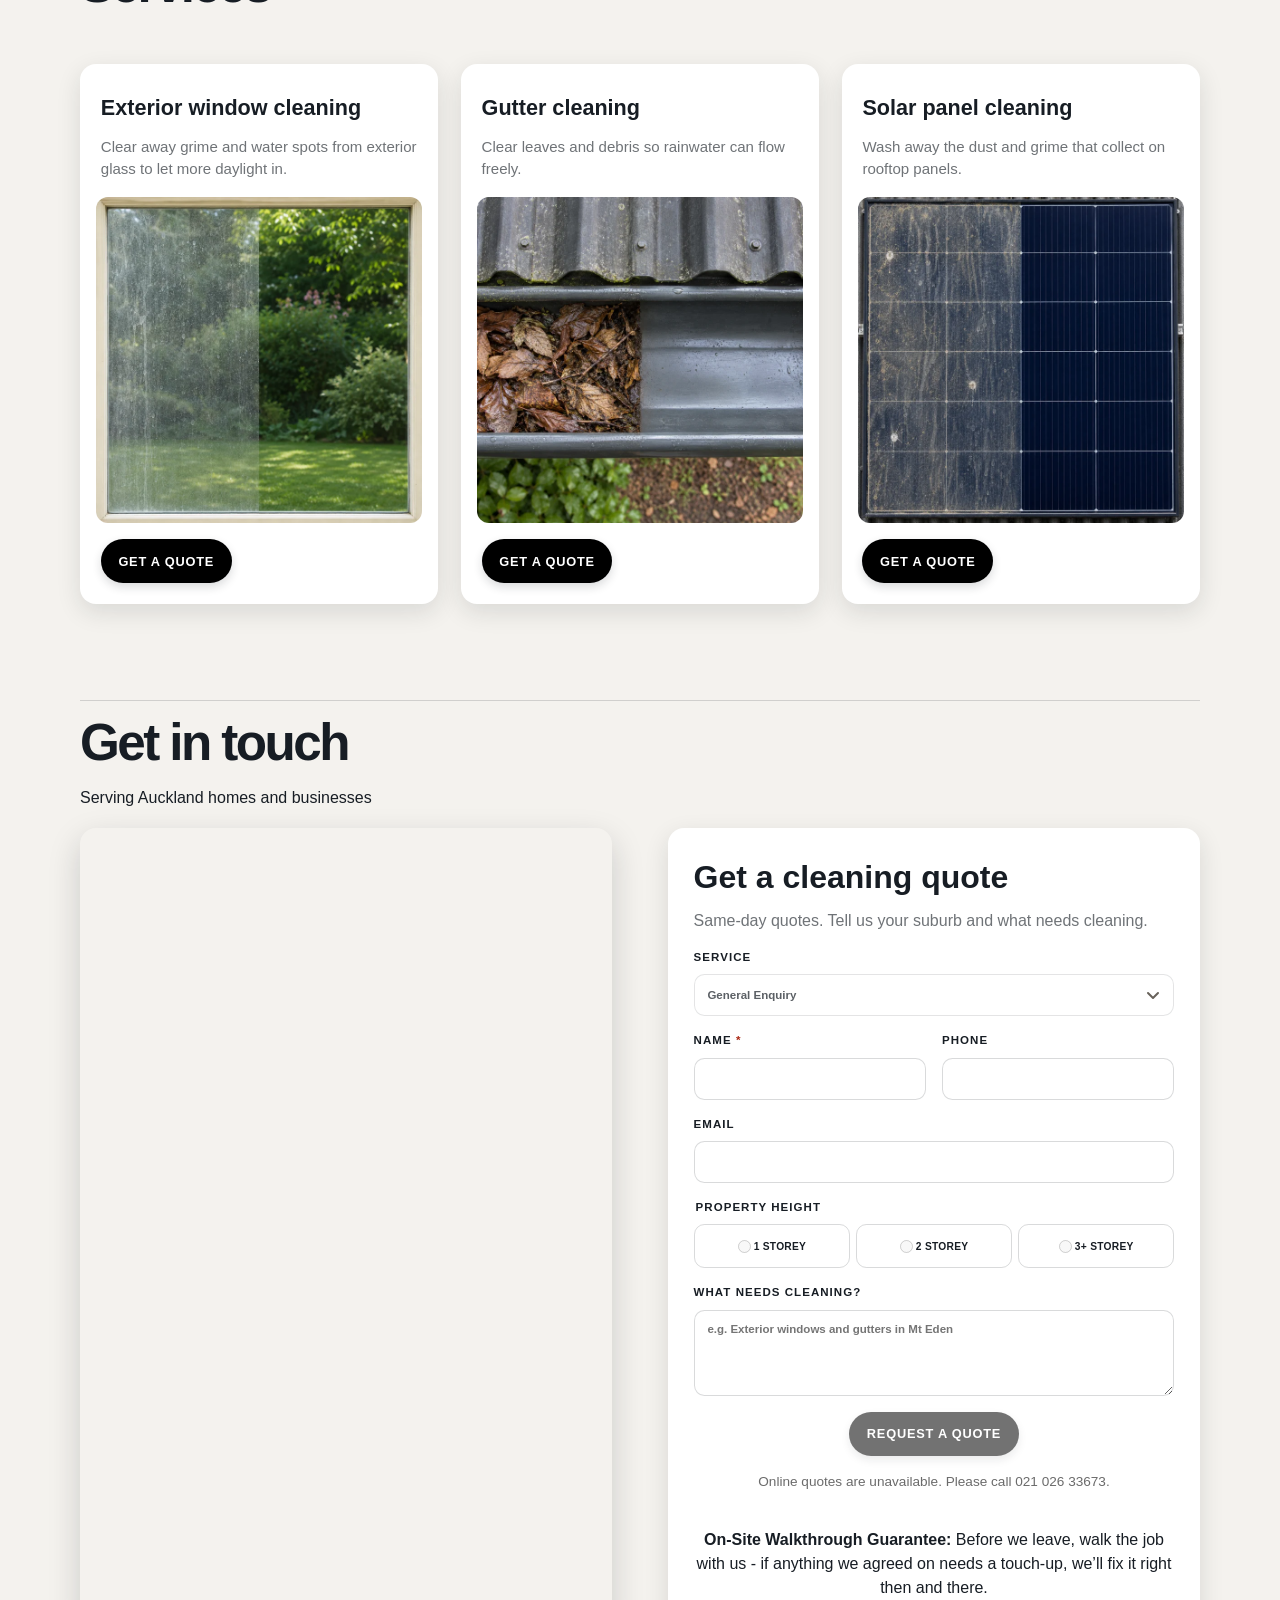
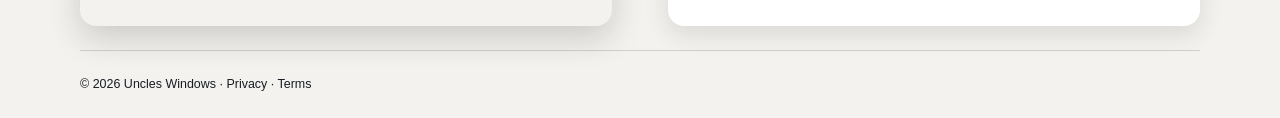
==== commit 9a51f853: "Show the Google review count beside the rating" ====
--- a/public/index.html
+++ b/public/index.html
@@ -42,7 +42,7 @@
 
     <section id="reviews" class="customer-reviews" aria-label="Customer reviews">
       <div class="wrap google-rating">
-        <a href="https://maps.app.goo.gl/kvCgA38yi5wNtwuv7"><span class="google-rating-stars" aria-hidden="true">★★★★★</span> <strong>5.0 on Google</strong> <span>Read reviews <span class="reviews-arrow" aria-hidden="true">↗</span></span></a>
+        <a href="https://maps.app.goo.gl/kvCgA38yi5wNtwuv7"><span class="google-rating-stars" aria-hidden="true">★★★★★</span> <strong>5.0 from 26 Google reviews</strong> <span>Read reviews <span class="reviews-arrow" aria-hidden="true">↗</span></span></a>
       </div>
       <div class="wrap review-grid">
           <figure class="review">
